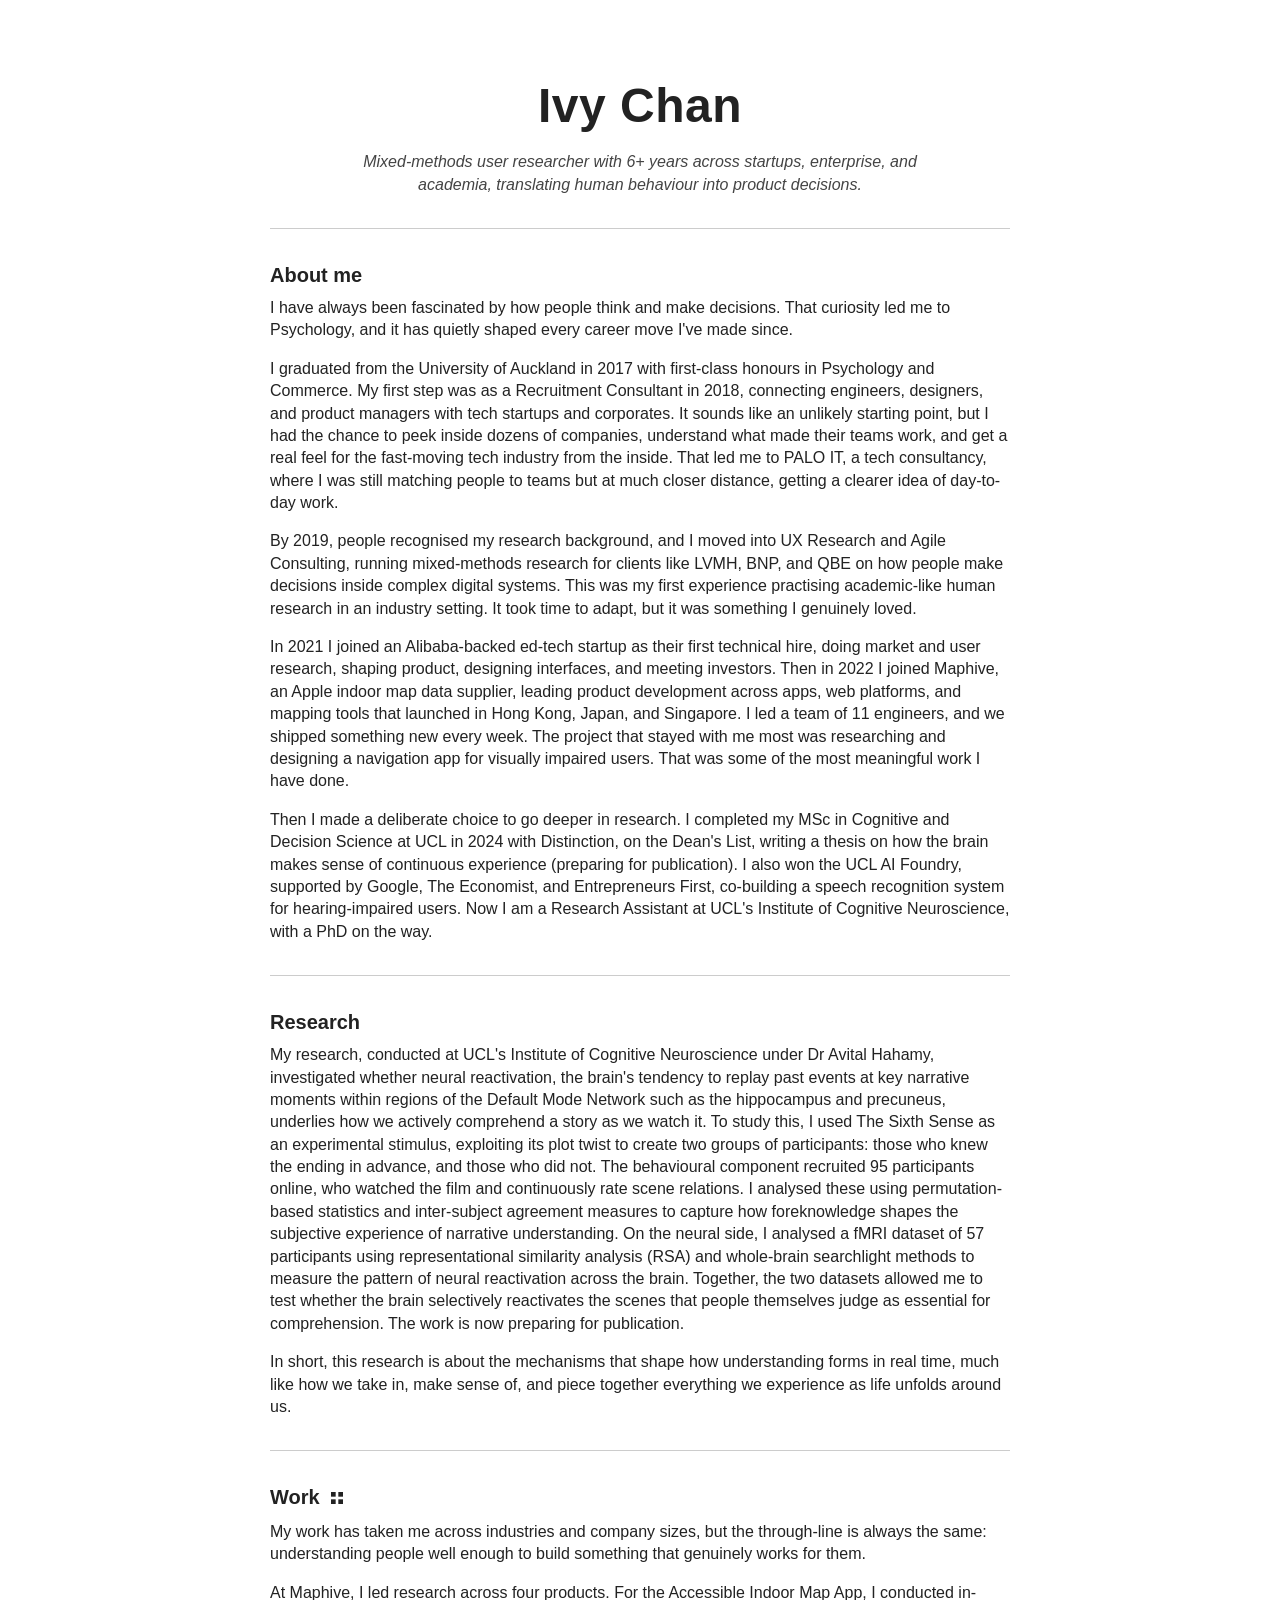
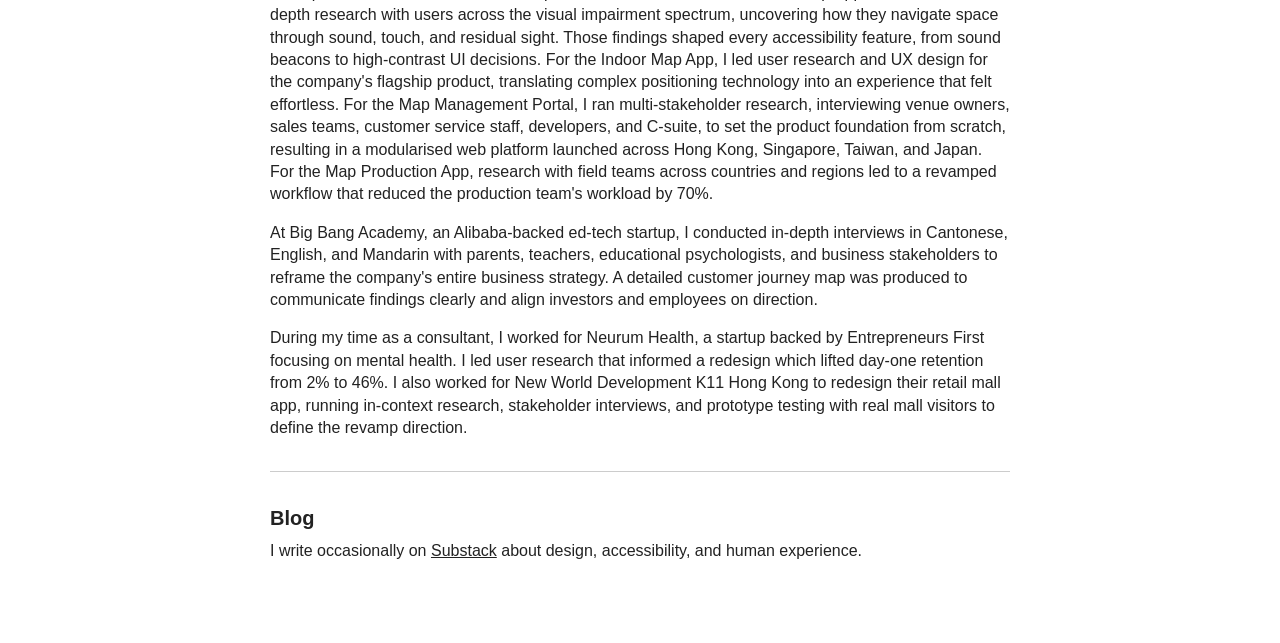
==== draft.html @ 4efa0e66 "Update gallery: remove excluded images, add wide collage layout, swap to icon button Co-Authored-By:" ====
<!DOCTYPE html>
<html lang="en">
  <head>
    <meta charset="UTF-8" />
    <meta name="viewport" content="width=device-width, initial-scale=1.0" />
    <title>Ivy Chan</title>
    <style>
      body {
        background: #fff;
        color: #222;
        font: 1rem/1.4 -apple-system, BlinkMacSystemFont, "Segoe UI", Arial, sans-serif;
        margin: 0;
      }

      .container {
        max-width: 740px;
        margin: 0 auto;
        padding: 2rem 1.5rem 4rem;
      }

      h1 {
        text-align: center;
        font-size: 3rem;
        font-weight: bold;
        margin: 2.5rem 0 0.75rem;
        letter-spacing: 0.01em;
      }

      .tagline {
        text-align: center;
        font-style: italic;
        margin: 0 auto 1.5rem;
        max-width: 580px;
        color: #444;
        font-size: 1rem;
      }

      hr {
        border: none;
        border-top: 1px solid #ccc;
        margin: 2rem 0;
      }

      h2 {
        font-size: 1.25rem;
        font-weight: bold;
        margin: 1.75rem 0 0.5rem;
      }

      h3 {
        font-size: 1rem;
        font-weight: bold;
        margin: 1.25rem 0 0.25rem;
      }

      p {
        margin: 0 0 1rem;
      }

      a {
        color: #222;
        text-decoration: underline;
      }

      a:hover {
        color: #555;
      }
    </style>
  </head>
  <body>
    <div class="container">

      <!-- Header -->
      <h1>Ivy Chan</h1>
      <p class="tagline">
        Mixed-methods user researcher with 6+ years across startups,
        enterprise, and academia, translating human behaviour into
        product decisions.
      </p>

      <hr />

      <!-- About me -->
      <h2>About me</h2>

      <p>
        I have always been fascinated by how people think and make decisions.
        That curiosity led me to Psychology, and it has quietly shaped every
        career move I've made since.
      </p>

      <p>
        I graduated from the University of Auckland in 2017 with first-class
        honours in Psychology and Commerce. My first step was as a Recruitment
        Consultant in 2018, connecting engineers, designers, and product
        managers with tech startups and corporates. It sounds like an unlikely
        starting point, but I had the chance to peek inside dozens of
        companies, understand what made their teams work, and get a real feel
        for the fast-moving tech industry from the inside. That led me to
        PALO IT, a tech consultancy, where I was still matching people to
        teams but at much closer distance, getting a clearer idea of
        day-to-day work.
      </p>

      <p>
        By 2019, people recognised my research background, and I moved into
        UX Research and Agile Consulting, running mixed-methods research for
        clients like LVMH, BNP, and QBE on how people make decisions inside
        complex digital systems. This was my first experience practising
        academic-like human research in an industry setting. It took time to
        adapt, but it was something I genuinely loved.
      </p>

      <p>
        In 2021 I joined an Alibaba-backed ed-tech startup as their first
        technical hire, doing market and user research, shaping product,
        designing interfaces, and meeting investors. Then in 2022 I joined
        Maphive, an Apple indoor map data supplier, leading product
        development across apps, web platforms, and mapping tools that
        launched in Hong Kong, Japan, and Singapore. I led a team of 11
        engineers, and we shipped something new every week. The project that
        stayed with me most was researching and designing a navigation app for
        visually impaired users. That was some of the most meaningful work I
        have done.
      </p>

      <p>
        Then I made a deliberate choice to go deeper in research. I completed
        my MSc in Cognitive and Decision Science at UCL in 2024 with
        Distinction, on the Dean's List, writing a thesis on how the brain
        makes sense of continuous experience (preparing for publication).
        I also won the UCL AI Foundry, supported by Google, The Economist,
        and Entrepreneurs First, co-building a speech recognition system for
        hearing-impaired users. Now I am a Research Assistant at UCL's
        Institute of Cognitive Neuroscience, with a PhD on the way.
      </p>

      <hr />

      <!-- Research -->
      <h2>Research</h2>
      <p>
        My research, conducted at UCL's Institute of Cognitive Neuroscience
        under Dr Avital Hahamy, investigated whether neural reactivation,
        the brain's tendency to replay past events at key narrative moments
        within regions of the Default Mode Network such as the hippocampus
        and precuneus, underlies how we actively comprehend a story as we
        watch it. To study
        this, I used The Sixth Sense as an experimental stimulus, exploiting
        its plot twist to create two groups of participants: those who knew the
        ending in advance, and those who did not. The behavioural component
        recruited 95 participants online, who watched the film and continuously
        rate scene relations. I analysed these using permutation-based
        statistics and inter-subject agreement measures to capture how
        foreknowledge shapes the subjective experience of narrative
        understanding. On the neural side, I analysed a fMRI dataset of 57
        participants using representational similarity analysis (RSA) and
        whole-brain searchlight methods to measure the pattern of neural
        reactivation across the brain. Together, the two datasets allowed me
        to test whether the brain selectively reactivates the scenes that
        people themselves judge as essential for comprehension. The work is
        now preparing for publication.
      </p>

      <p>
        In short, this research is about the mechanisms that shape how
        understanding forms in real time, much like how we take in, make
        sense of, and piece together everything we experience as life unfolds
        around us.
      </p>

      <hr />

      <!-- Work / Case Studies -->
      <h2>Work <a href="gallery.html" title="Gallery" style="display: inline-block; vertical-align: middle; margin-left: 0.25rem; color: #222; text-decoration: none;"><svg width="16" height="16" viewBox="0 0 24 24" fill="currentColor" xmlns="http://www.w3.org/2000/svg"><rect x="3" y="3" width="7" height="7"/><rect x="14" y="3" width="7" height="7"/><rect x="3" y="14" width="7" height="7"/><rect x="14" y="14" width="7" height="7"/></svg></a></h2>
      <p>
        My work has taken me across industries and company sizes, but the
        through-line is always the same: understanding people well enough to
        build something that genuinely works for them.
      </p>

      <p>
        At Maphive, I led research across four products. For the Accessible
        Indoor Map App, I conducted in-depth research with users across the
        visual impairment spectrum, uncovering how they navigate space through
        sound, touch, and residual sight. Those findings shaped every
        accessibility feature, from sound beacons to high-contrast UI
        decisions. For the Indoor Map App, I led user research and UX design
        for the company's flagship product, translating complex positioning
        technology into an experience that felt effortless. For the Map
        Management Portal, I ran multi-stakeholder research, interviewing
        venue owners, sales teams, customer service staff, developers, and
        C-suite, to set the product foundation from scratch, resulting in a
        modularised web platform launched across Hong Kong, Singapore, Taiwan,
        and Japan. For the Map Production App, research with field teams
        across countries and regions led to a revamped workflow that reduced
        the production team's workload by 70%.
      </p>

      <p>
        At Big Bang Academy, an Alibaba-backed ed-tech startup, I conducted
        in-depth interviews in Cantonese, English, and Mandarin with parents,
        teachers, educational psychologists, and business stakeholders to
        reframe the company's entire business strategy. A detailed customer
        journey map was produced to communicate findings clearly and align
        investors and employees on direction.
      </p>

      <p>
        During my time as a consultant, I worked for Neurum Health, a startup
        backed by Entrepreneurs First focusing on mental health. I led user
        research that informed a redesign which lifted day-one retention from
        2% to 46%. I also worked for New World Development K11 Hong Kong to
        redesign their retail mall app, running in-context research,
        stakeholder interviews, and prototype testing with real mall visitors
        to define the revamp direction.
      </p>

      <hr />

      <!-- Blog -->
      <h2>Blog</h2>
      <p>
        I write occasionally on <a href="https://ivychan.substack.com" target="_blank">Substack</a>
        about design, accessibility, and human experience.
      </p>

    </div>
  </body>
</html>
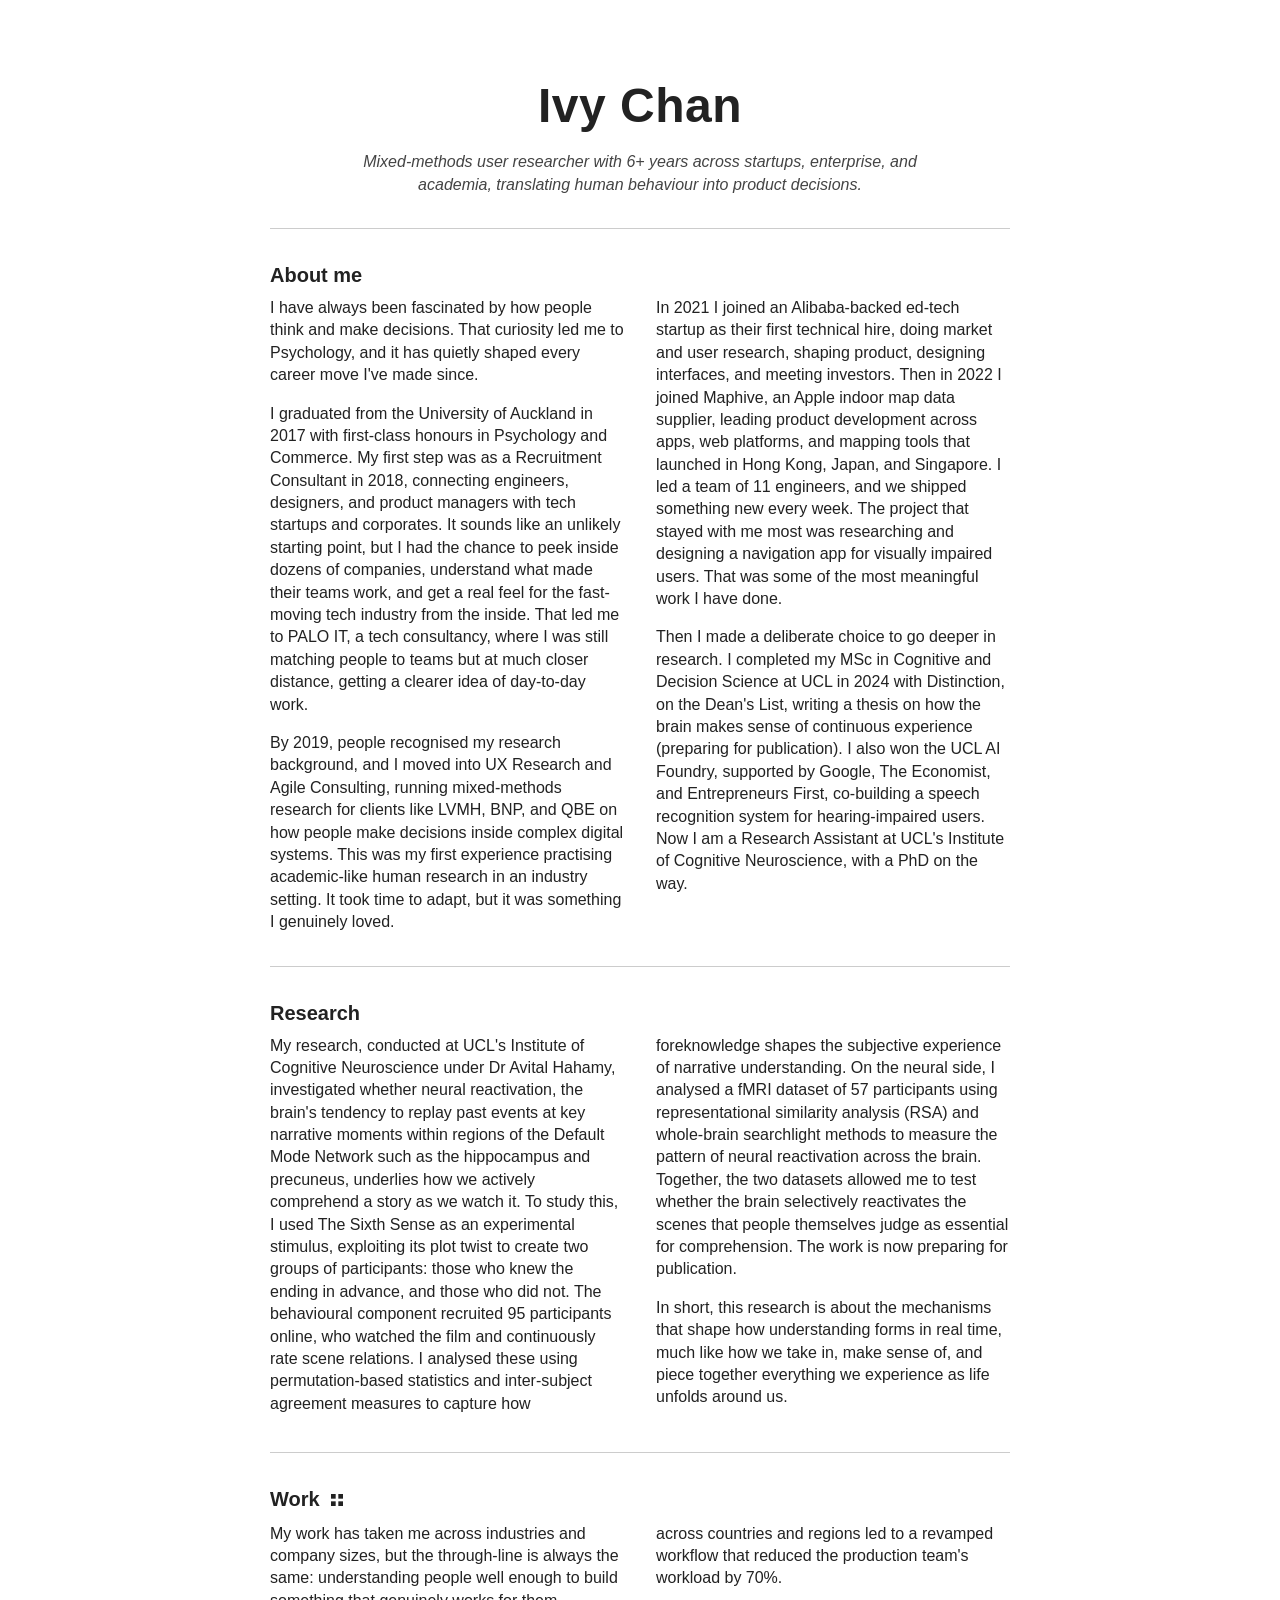
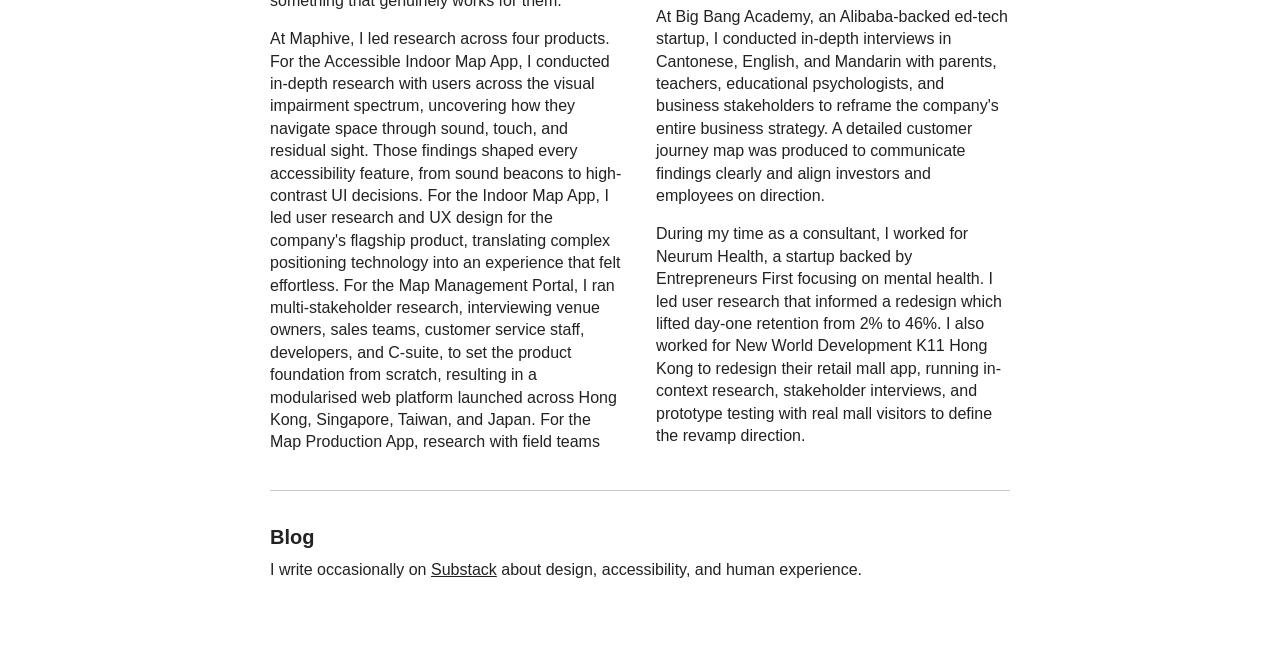
==== commit e9f163a7: "Add two-column newspaper layout to About me, Research, and Work sections Co-Authored-By: Claude Sonn" ====
--- a/draft.html
+++ b/draft.html
@@ -41,6 +41,11 @@
         margin: 2rem 0;
       }
 
+      .two-col {
+        columns: 2;
+        column-gap: 2rem;
+      }
+
       h2 {
         font-size: 1.25rem;
         font-weight: bold;
@@ -82,7 +87,7 @@
 
       <!-- About me -->
       <h2>About me</h2>
-
+      <div class="two-col">
       <p>
         I have always been fascinated by how people think and make decisions.
         That curiosity led me to Psychology, and it has quietly shaped every
@@ -134,11 +139,13 @@
         hearing-impaired users. Now I am a Research Assistant at UCL's
         Institute of Cognitive Neuroscience, with a PhD on the way.
       </p>
+      </div>
 
       <hr />
 
       <!-- Research -->
       <h2>Research</h2>
+      <div class="two-col">
       <p>
         My research, conducted at UCL's Institute of Cognitive Neuroscience
         under Dr Avital Hahamy, investigated whether neural reactivation,
@@ -168,11 +175,13 @@
         sense of, and piece together everything we experience as life unfolds
         around us.
       </p>
+      </div>
 
       <hr />
 
       <!-- Work / Case Studies -->
       <h2>Work <a href="gallery.html" title="Gallery" style="display: inline-block; vertical-align: middle; margin-left: 0.25rem; color: #222; text-decoration: none;"><svg width="16" height="16" viewBox="0 0 24 24" fill="currentColor" xmlns="http://www.w3.org/2000/svg"><rect x="3" y="3" width="7" height="7"/><rect x="14" y="3" width="7" height="7"/><rect x="3" y="14" width="7" height="7"/><rect x="14" y="14" width="7" height="7"/></svg></a></h2>
+      <div class="two-col">
       <p>
         My work has taken me across industries and company sizes, but the
         through-line is always the same: understanding people well enough to
@@ -215,6 +224,7 @@
         stakeholder interviews, and prototype testing with real mall visitors
         to define the revamp direction.
       </p>
+      </div>
 
       <hr />
 
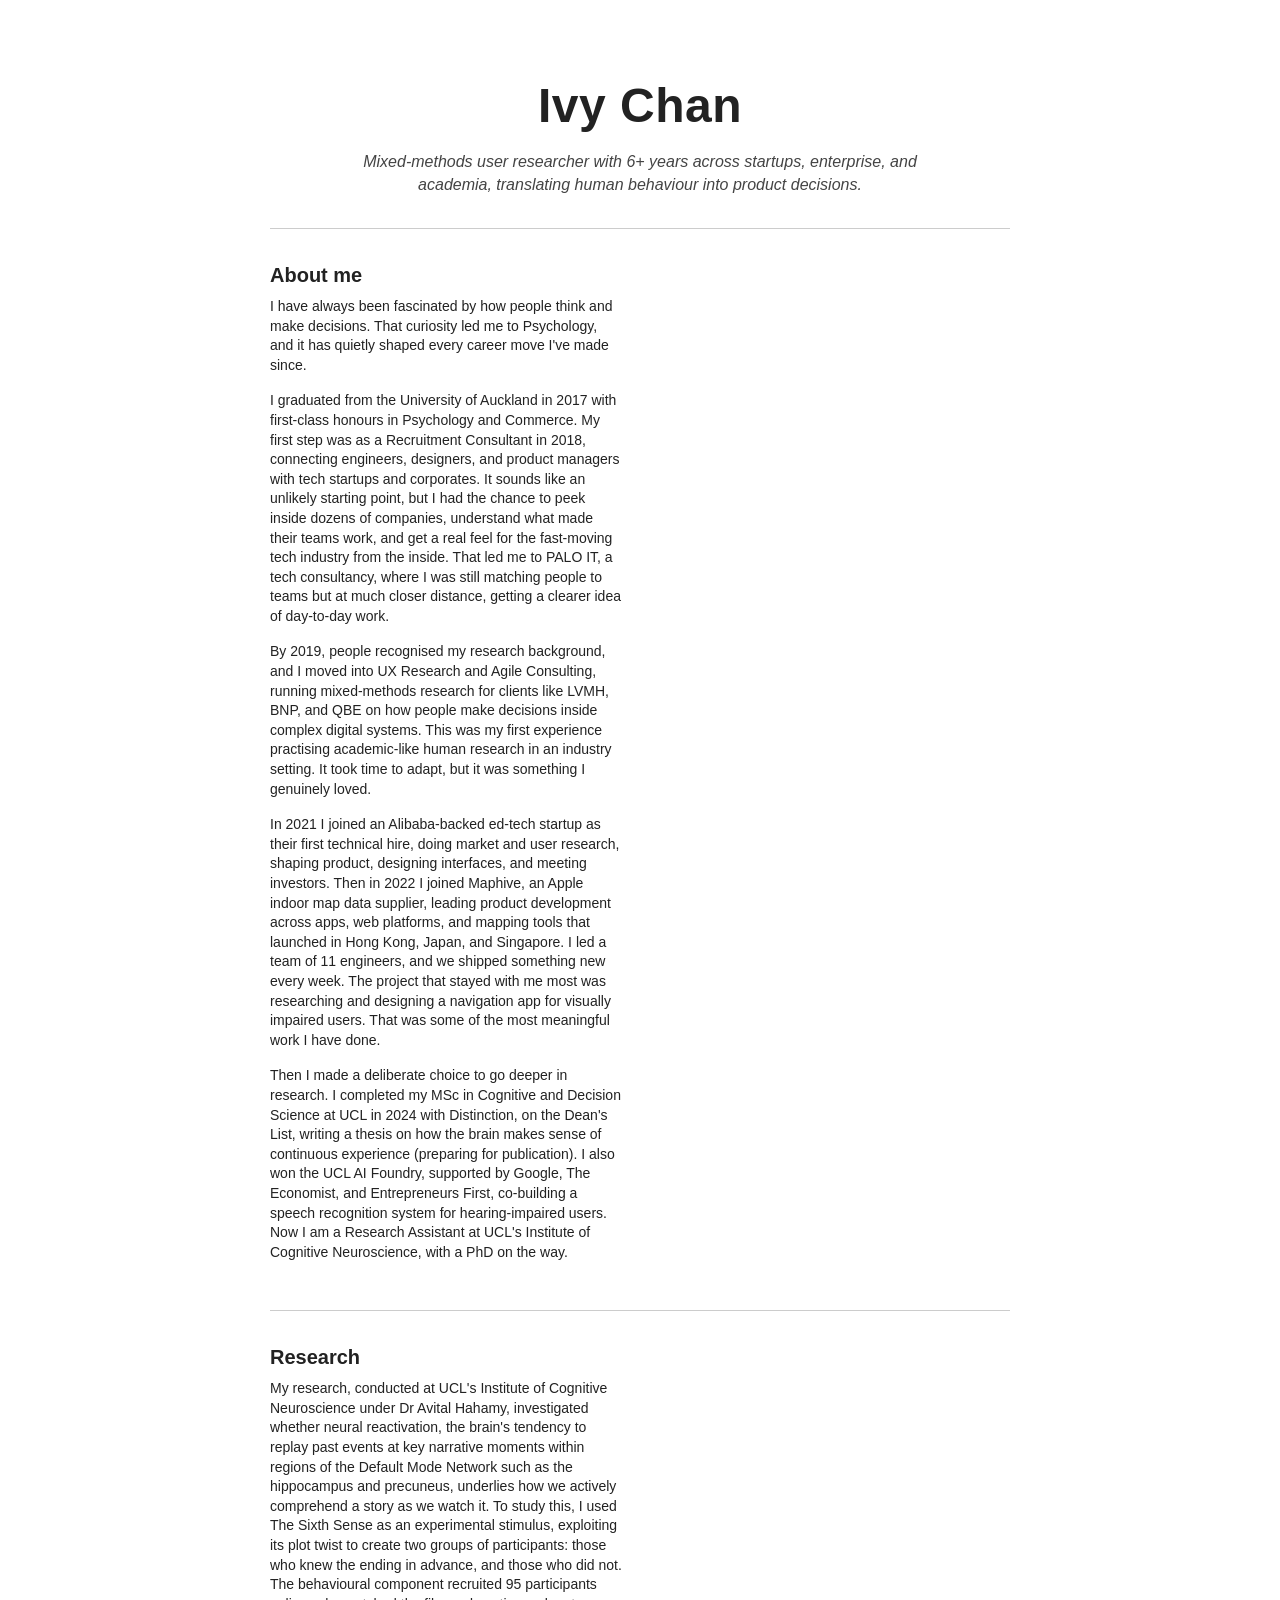
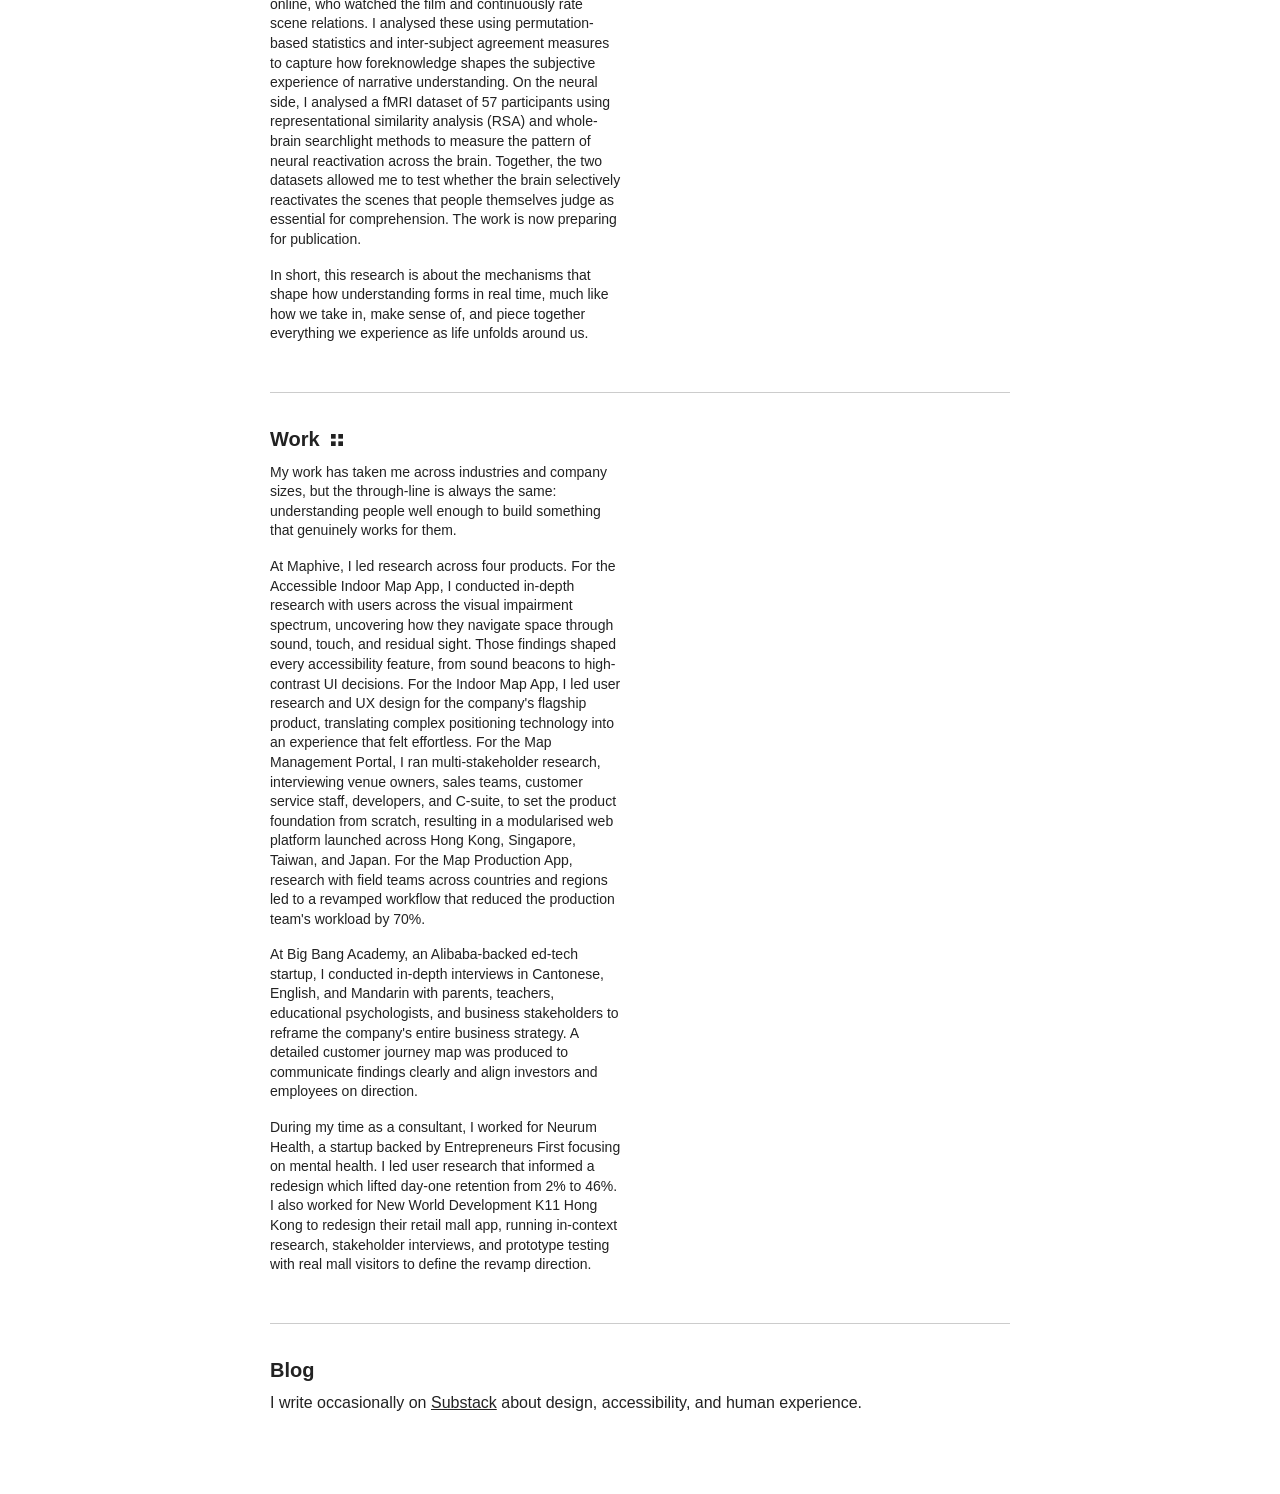
==== commit 349e2b00: "Align two-col content to top, reduce paragraph font size to 0.875rem Co-Authored-By: Claude Sonnet 4" ====
--- a/draft.html
+++ b/draft.html
@@ -44,6 +44,12 @@
       .two-col {
         columns: 2;
         column-gap: 2rem;
+        column-fill: auto;
+      }
+
+      .two-col p {
+        font-size: 0.875rem;
+        margin-top: 0;
       }
 
       h2 {
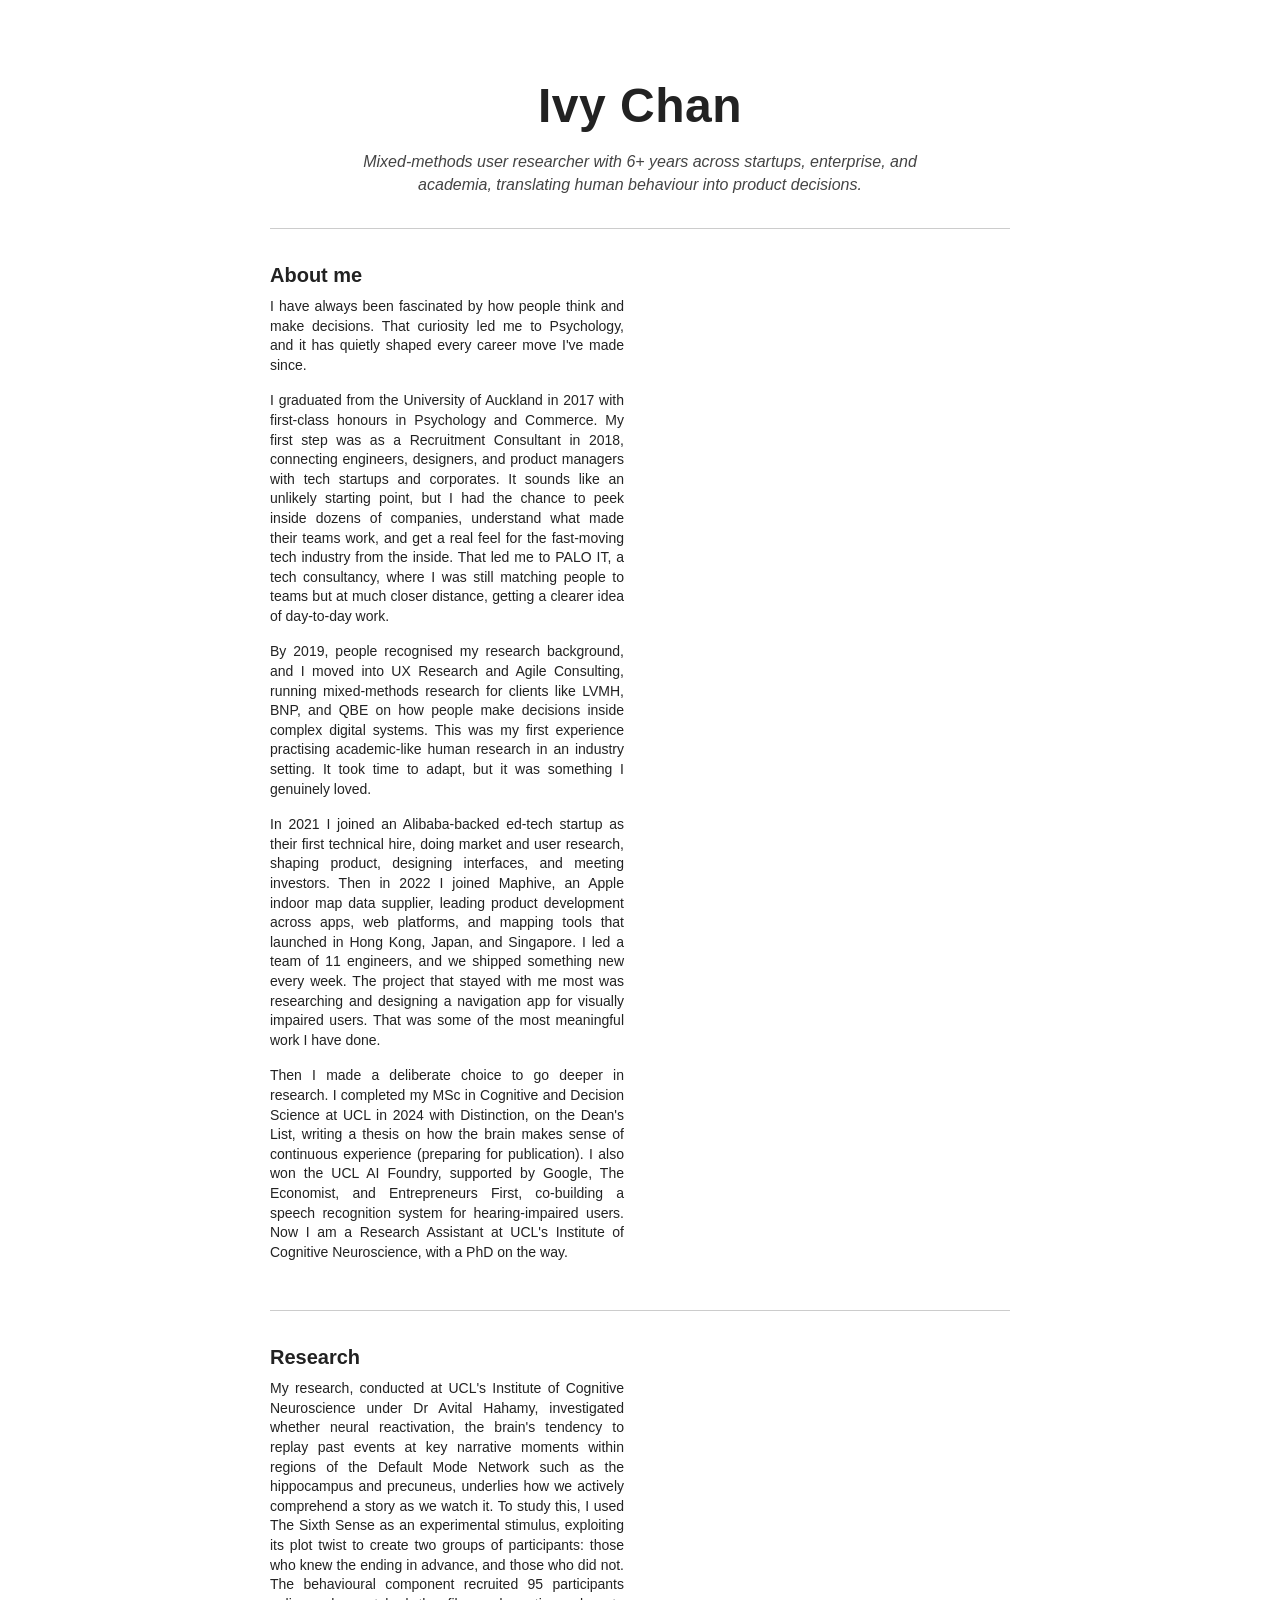
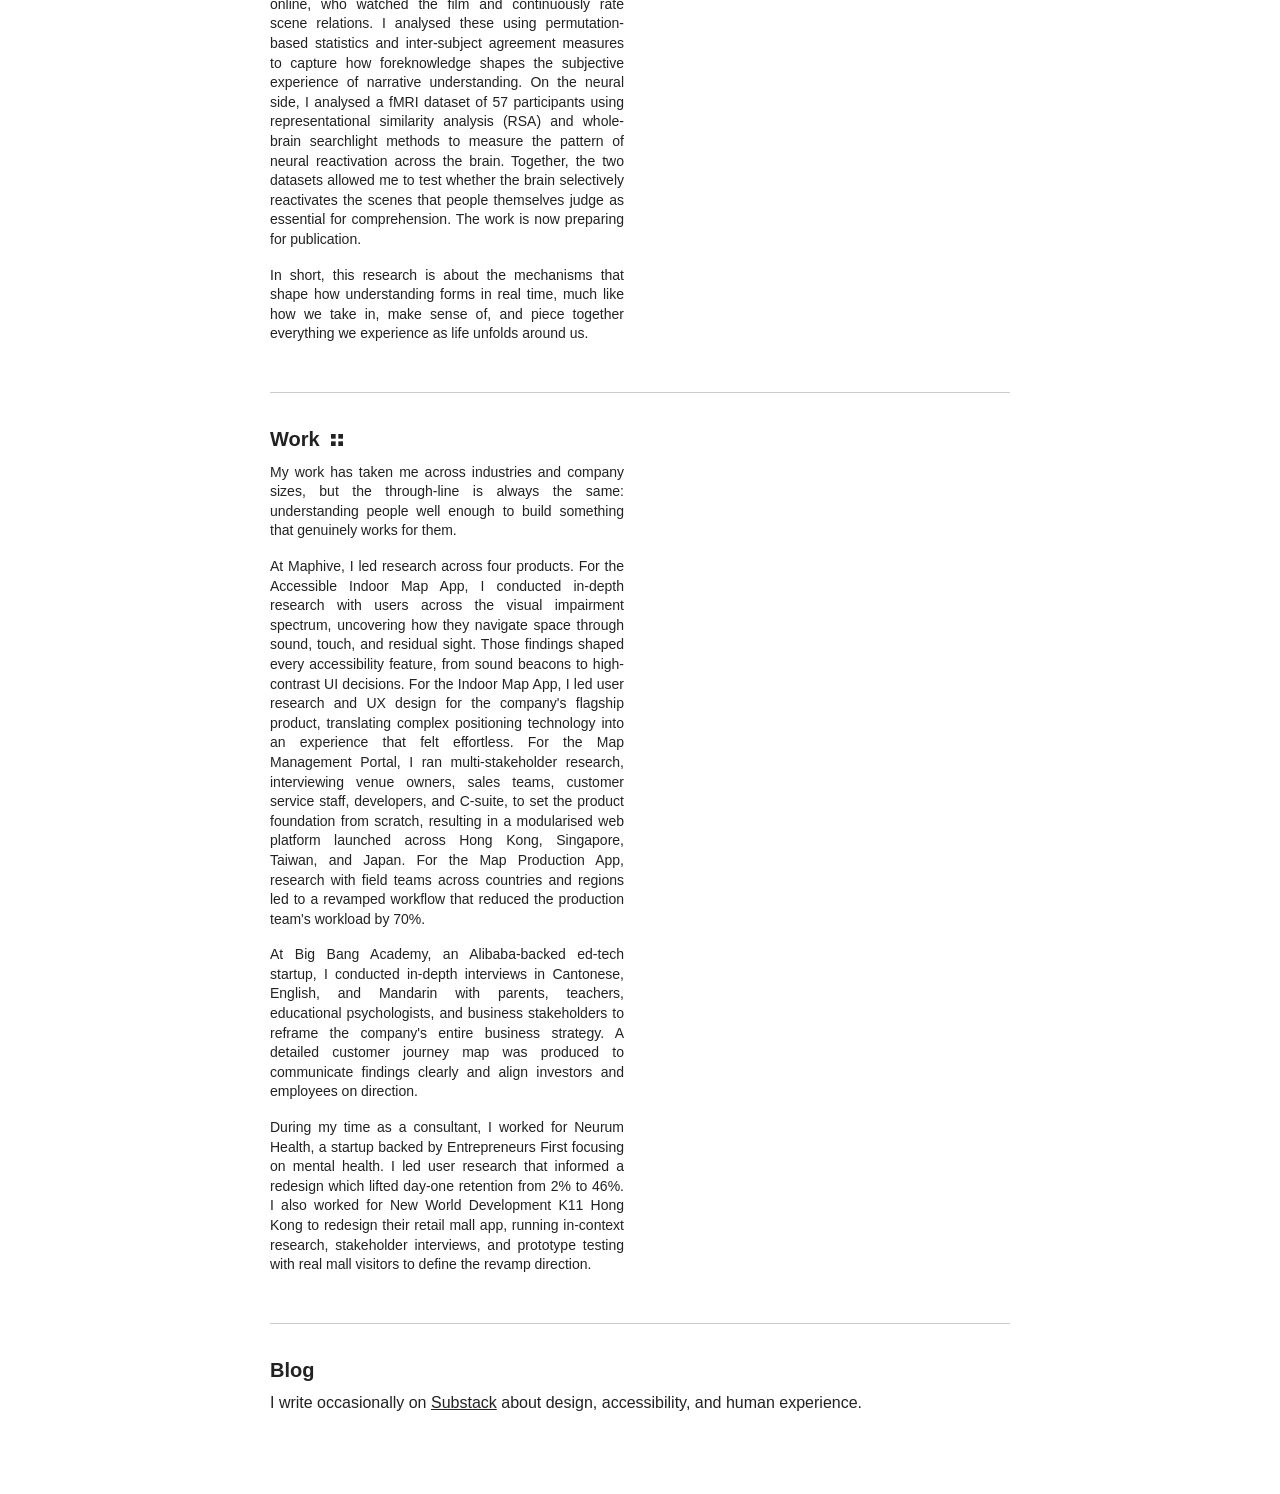
==== commit bcae903a: "Justify two-col text, remove space before In 2021 paragraph Co-Authored-By: Claude Sonnet 4.6 <norep" ====
--- a/draft.html
+++ b/draft.html
@@ -50,6 +50,7 @@
       .two-col p {
         font-size: 0.875rem;
         margin-top: 0;
+        text-align: justify;
       }
 
       h2 {
@@ -121,7 +122,6 @@
         academic-like human research in an industry setting. It took time to
         adapt, but it was something I genuinely loved.
       </p>
-
       <p>
         In 2021 I joined an Alibaba-backed ed-tech startup as their first
         technical hire, doing market and user research, shaping product,
@@ -134,7 +134,6 @@
         visually impaired users. That was some of the most meaningful work I
         have done.
       </p>
-
       <p>
         Then I made a deliberate choice to go deeper in research. I completed
         my MSc in Cognitive and Decision Science at UCL in 2024 with
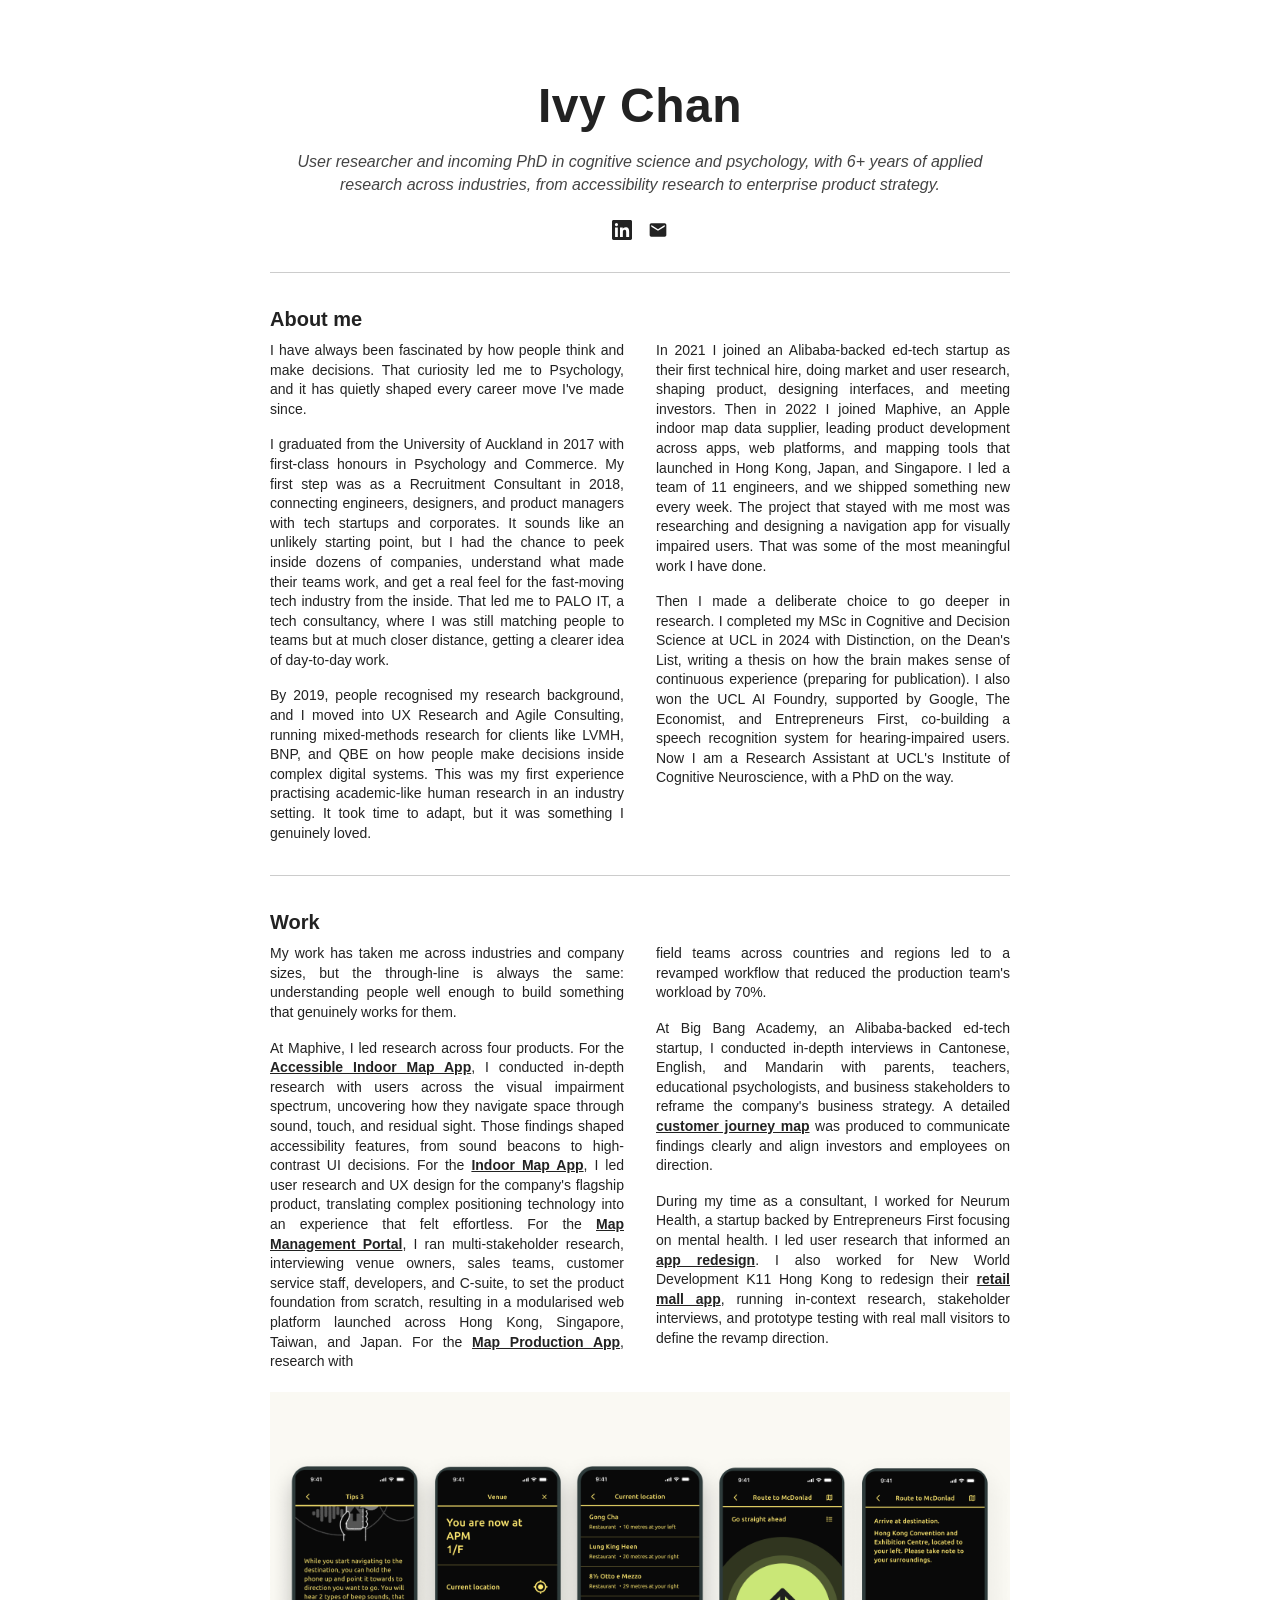
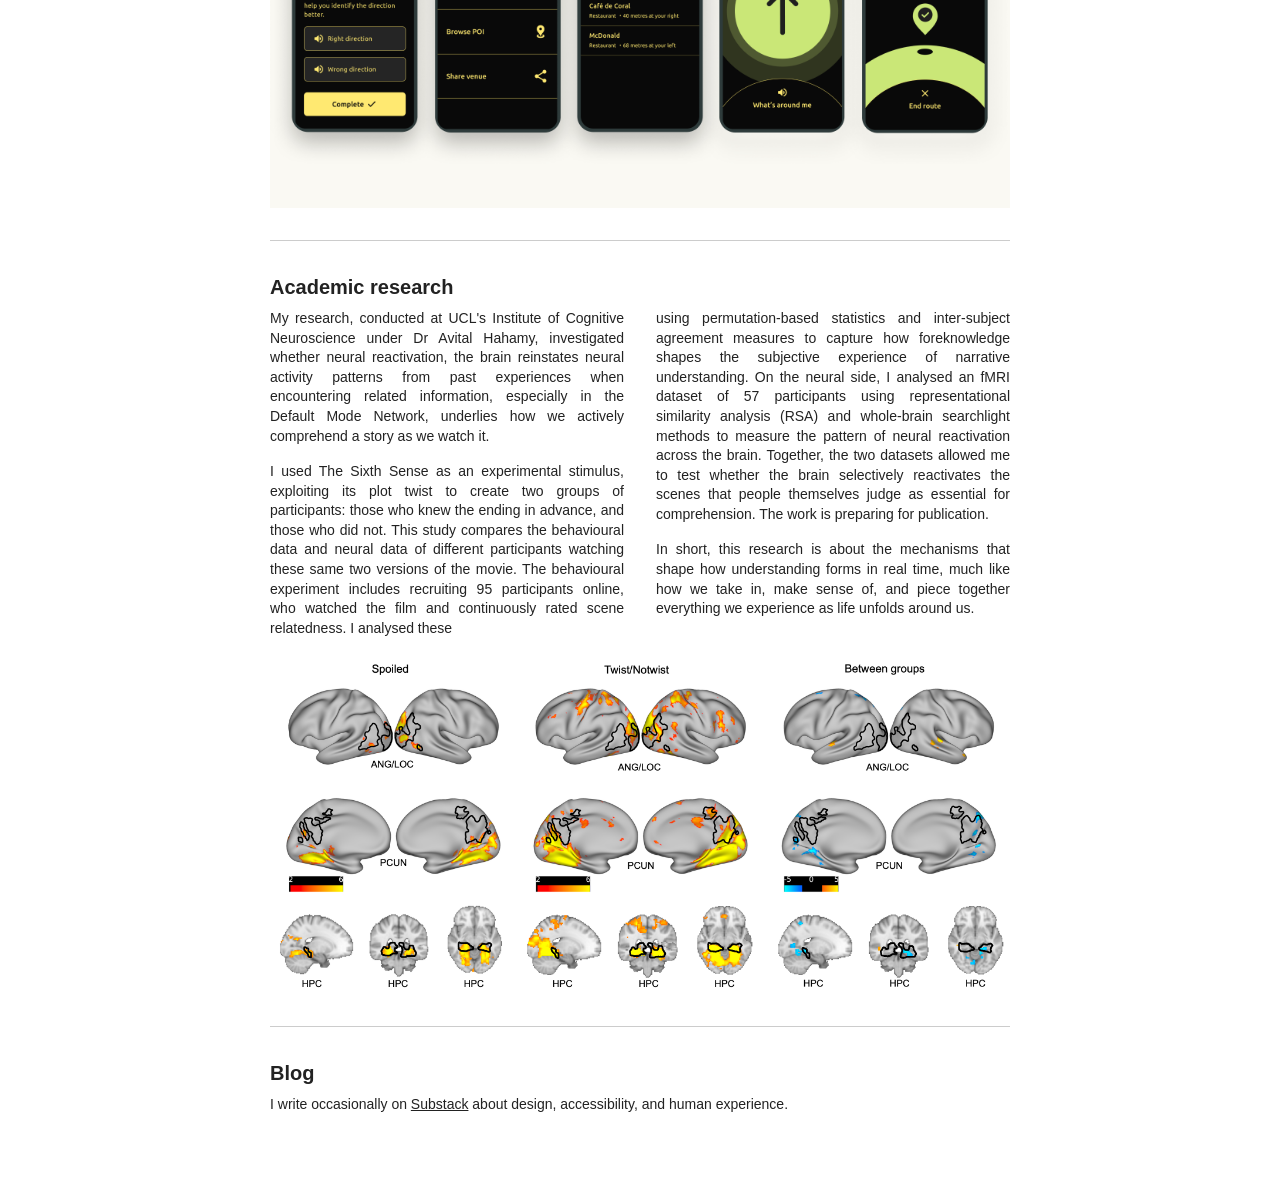
==== commit 9c25f60f: "Launch redesign: editorial layout with 7 case study pages - Replaces index.html with new minimal edi" ====
--- a/draft.html
+++ b/draft.html
@@ -30,7 +30,6 @@
         text-align: center;
         font-style: italic;
         margin: 0 auto 1.5rem;
-        max-width: 580px;
         color: #444;
         font-size: 1rem;
       }
@@ -42,15 +41,23 @@
       }
 
       .two-col {
-        columns: 2;
-        column-gap: 2rem;
-        column-fill: auto;
+        display: flex;
+        gap: 2rem;
+        align-items: flex-start;
+      }
+
+      .two-col .col {
+        flex: 1;
       }
 
       .two-col p {
         font-size: 0.875rem;
-        margin-top: 0;
+        margin: 0 0 1rem;
         text-align: justify;
+      }
+
+      .two-col .col p:last-child {
+        margin-bottom: 0;
       }
 
       h2 {
@@ -76,6 +83,10 @@
 
       a:hover {
         color: #555;
+      }
+
+      .two-col a {
+        font-weight: bold;
       }
     </style>
   </head>
@@ -85,157 +96,180 @@
       <!-- Header -->
       <h1>Ivy Chan</h1>
       <p class="tagline">
-        Mixed-methods user researcher with 6+ years across startups,
-        enterprise, and academia, translating human behaviour into
-        product decisions.
+        User researcher and incoming PhD in cognitive science and psychology,
+        with 6+ years of applied research across industries, from accessibility
+        research to enterprise product strategy.
       </p>
+
+      <div style="text-align: center; margin: 0 0 1.5rem; display: flex; justify-content: center; gap: 1rem;">
+        <a href="https://www.linkedin.com/in/--ivychan/" target="_blank" title="LinkedIn" style="color: #222; text-decoration: none; display: inline-flex; align-items: center;">
+          <svg width="20" height="20" viewBox="0 0 24 24" fill="currentColor" xmlns="http://www.w3.org/2000/svg"><path d="M20.447 20.452H17.01v-5.569c0-1.328-.027-3.037-1.852-3.037-1.853 0-2.136 1.445-2.136 2.939v5.667H9.584V9h3.298v1.561h.046c.477-.9 1.637-1.85 3.37-1.85 3.601 0 4.267 2.37 4.267 5.455v6.286zM5.337 7.433a1.914 1.914 0 1 1 0-3.828 1.914 1.914 0 0 1 0 3.828zm1.65 13.019H3.685V9h3.302v11.452zM22.225 0H1.771C.792 0 0 .774 0 1.729v20.542C0 23.227.792 24 1.771 24h20.451C23.2 24 24 23.227 24 22.271V1.729C24 .774 23.2 0 22.222 0h.003z"/></svg>
+        </a>
+        <a href="mailto:ivyckyuk@gmail.com" title="Email" style="color: #222; text-decoration: none; display: inline-flex; align-items: center;">
+          <svg width="20" height="20" viewBox="0 0 24 24" fill="currentColor" xmlns="http://www.w3.org/2000/svg"><path d="M20 4H4c-1.1 0-2 .9-2 2v12c0 1.1.9 2 2 2h16c1.1 0 2-.9 2-2V6c0-1.1-.9-2-2-2zm0 4-8 5-8-5V6l8 5 8-5v2z"/></svg>
+        </a>
+      </div>
 
       <hr />
 
       <!-- About me -->
       <h2>About me</h2>
       <div class="two-col">
-      <p>
-        I have always been fascinated by how people think and make decisions.
-        That curiosity led me to Psychology, and it has quietly shaped every
-        career move I've made since.
-      </p>
-
-      <p>
-        I graduated from the University of Auckland in 2017 with first-class
-        honours in Psychology and Commerce. My first step was as a Recruitment
-        Consultant in 2018, connecting engineers, designers, and product
-        managers with tech startups and corporates. It sounds like an unlikely
-        starting point, but I had the chance to peek inside dozens of
-        companies, understand what made their teams work, and get a real feel
-        for the fast-moving tech industry from the inside. That led me to
-        PALO IT, a tech consultancy, where I was still matching people to
-        teams but at much closer distance, getting a clearer idea of
-        day-to-day work.
-      </p>
-
-      <p>
-        By 2019, people recognised my research background, and I moved into
-        UX Research and Agile Consulting, running mixed-methods research for
-        clients like LVMH, BNP, and QBE on how people make decisions inside
-        complex digital systems. This was my first experience practising
-        academic-like human research in an industry setting. It took time to
-        adapt, but it was something I genuinely loved.
-      </p>
-      <p>
-        In 2021 I joined an Alibaba-backed ed-tech startup as their first
-        technical hire, doing market and user research, shaping product,
-        designing interfaces, and meeting investors. Then in 2022 I joined
-        Maphive, an Apple indoor map data supplier, leading product
-        development across apps, web platforms, and mapping tools that
-        launched in Hong Kong, Japan, and Singapore. I led a team of 11
-        engineers, and we shipped something new every week. The project that
-        stayed with me most was researching and designing a navigation app for
-        visually impaired users. That was some of the most meaningful work I
-        have done.
-      </p>
-      <p>
-        Then I made a deliberate choice to go deeper in research. I completed
-        my MSc in Cognitive and Decision Science at UCL in 2024 with
-        Distinction, on the Dean's List, writing a thesis on how the brain
-        makes sense of continuous experience (preparing for publication).
-        I also won the UCL AI Foundry, supported by Google, The Economist,
-        and Entrepreneurs First, co-building a speech recognition system for
-        hearing-impaired users. Now I am a Research Assistant at UCL's
-        Institute of Cognitive Neuroscience, with a PhD on the way.
-      </p>
-      </div>
+        <div class="col">
+          <p>
+            I have always been fascinated by how people think and make decisions.
+            That curiosity led me to Psychology, and it has quietly shaped every
+            career move I've made since.
+          </p>
+          <p>
+            I graduated from the University of Auckland in 2017 with first-class
+            honours in Psychology and Commerce. My first step was as a Recruitment
+            Consultant in 2018, connecting engineers, designers, and product
+            managers with tech startups and corporates. It sounds like an unlikely
+            starting point, but I had the chance to peek inside dozens of
+            companies, understand what made their teams work, and get a real feel
+            for the fast-moving tech industry from the inside. That led me to
+            PALO IT, a tech consultancy, where I was still matching people to
+            teams but at much closer distance, getting a clearer idea of
+            day-to-day work.
+          </p>
+          <p>
+            By 2019, people recognised my research background, and I moved into
+            UX Research and Agile Consulting, running mixed-methods research for
+            clients like LVMH, BNP, and QBE on how people make decisions inside
+            complex digital systems. This was my first experience practising
+            academic-like human research in an industry setting. It took time to
+            adapt, but it was something I genuinely loved.
+          </p>
+        </div>
+        <div class="col">
+          <p>
+            In 2021 I joined an Alibaba-backed ed-tech startup as their first
+            technical hire, doing market and user research, shaping product,
+            designing interfaces, and meeting investors. Then in 2022 I joined
+            Maphive, an Apple indoor map data supplier, leading product
+            development across apps, web platforms, and mapping tools that
+            launched in Hong Kong, Japan, and Singapore. I led a team of 11
+            engineers, and we shipped something new every week. The project that
+            stayed with me most was researching and designing a navigation app for
+            visually impaired users. That was some of the most meaningful work I
+            have done.
+          </p>
+          <p>
+            Then I made a deliberate choice to go deeper in research. I completed
+            my MSc in Cognitive and Decision Science at UCL in 2024 with
+            Distinction, on the Dean's List, writing a thesis on how the brain
+            makes sense of continuous experience (preparing for publication).
+            I also won the UCL AI Foundry, supported by Google, The Economist,
+            and Entrepreneurs First, co-building a speech recognition system for
+            hearing-impaired users. Now I am a Research Assistant at UCL's
+            Institute of Cognitive Neuroscience, with a PhD on the way.
+          </p>
+        </div>
+      </div>
+
+      <hr />
+
+      <!-- Work / Case Studies -->
+      <h2>Work</h2>
+      <div class="two-col">
+        <div class="col">
+          <p>
+            My work has taken me across industries and company sizes, but the
+            through-line is always the same: understanding people well enough to
+            build something that genuinely works for them.
+          </p>
+          <p>
+            At Maphive, I led research across four products. For the <a href="accessible-indoor-map.html">Accessible
+            Indoor Map App</a>, I conducted in-depth research with users across the
+            visual impairment spectrum, uncovering how they navigate space through
+            sound, touch, and residual sight. Those findings shaped
+            accessibility features, from sound beacons to high-contrast UI
+            decisions. For the <a href="indoor-map.html">Indoor Map App</a>, I led user research and UX design
+            for the company's flagship product, translating complex positioning
+            technology into an experience that felt effortless. For the <a href="map-management.html">Map
+            Management Portal</a>, I ran multi-stakeholder research, interviewing
+            venue owners, sales teams, customer service staff, developers, and
+            C-suite, to set the product foundation from scratch, resulting in a
+            modularised web platform launched across Hong Kong, Singapore, Taiwan,
+            and Japan. For the <a href="map-production.html">Map Production App</a>, research with
+          </p>
+        </div>
+        <div class="col">
+          <p>
+            field teams across countries and regions led to a revamped workflow that
+            reduced the production team's workload by 70%.
+          </p>
+          <p>
+            At Big Bang Academy, an Alibaba-backed ed-tech startup, I conducted
+            in-depth interviews in Cantonese, English, and Mandarin with parents,
+            teachers, educational psychologists, and business stakeholders to
+            reframe the company's business strategy. A detailed <a href="customer-journey.html">customer
+            journey map</a> was produced to communicate findings clearly and align
+            investors and employees on direction.
+          </p>
+          <p>
+            During my time as a consultant, I worked for Neurum Health, a startup
+            backed by Entrepreneurs First focusing on mental health. I led user
+            research that informed an <a href="mental-health.html">app redesign</a>. I also worked for New World Development K11 Hong Kong to
+            redesign their <a href="retail-mall.html">retail mall app</a>, running in-context research,
+            stakeholder interviews, and prototype testing with real mall visitors
+            to define the revamp direction.
+          </p>
+        </div>
+      </div>
+      <img src="assets/accessible_2.png" alt="Accessible Indoor Map App" style="width: 100%; margin-top: 1.25rem; display: block;" />
 
       <hr />
 
       <!-- Research -->
-      <h2>Research</h2>
+      <h2>Academic research</h2>
       <div class="two-col">
-      <p>
-        My research, conducted at UCL's Institute of Cognitive Neuroscience
-        under Dr Avital Hahamy, investigated whether neural reactivation,
-        the brain's tendency to replay past events at key narrative moments
-        within regions of the Default Mode Network such as the hippocampus
-        and precuneus, underlies how we actively comprehend a story as we
-        watch it. To study
-        this, I used The Sixth Sense as an experimental stimulus, exploiting
-        its plot twist to create two groups of participants: those who knew the
-        ending in advance, and those who did not. The behavioural component
-        recruited 95 participants online, who watched the film and continuously
-        rate scene relations. I analysed these using permutation-based
-        statistics and inter-subject agreement measures to capture how
-        foreknowledge shapes the subjective experience of narrative
-        understanding. On the neural side, I analysed a fMRI dataset of 57
-        participants using representational similarity analysis (RSA) and
-        whole-brain searchlight methods to measure the pattern of neural
-        reactivation across the brain. Together, the two datasets allowed me
-        to test whether the brain selectively reactivates the scenes that
-        people themselves judge as essential for comprehension. The work is
-        now preparing for publication.
-      </p>
-
-      <p>
-        In short, this research is about the mechanisms that shape how
-        understanding forms in real time, much like how we take in, make
-        sense of, and piece together everything we experience as life unfolds
-        around us.
-      </p>
-      </div>
-
-      <hr />
-
-      <!-- Work / Case Studies -->
-      <h2>Work <a href="gallery.html" title="Gallery" style="display: inline-block; vertical-align: middle; margin-left: 0.25rem; color: #222; text-decoration: none;"><svg width="16" height="16" viewBox="0 0 24 24" fill="currentColor" xmlns="http://www.w3.org/2000/svg"><rect x="3" y="3" width="7" height="7"/><rect x="14" y="3" width="7" height="7"/><rect x="3" y="14" width="7" height="7"/><rect x="14" y="14" width="7" height="7"/></svg></a></h2>
-      <div class="two-col">
-      <p>
-        My work has taken me across industries and company sizes, but the
-        through-line is always the same: understanding people well enough to
-        build something that genuinely works for them.
-      </p>
-
-      <p>
-        At Maphive, I led research across four products. For the Accessible
-        Indoor Map App, I conducted in-depth research with users across the
-        visual impairment spectrum, uncovering how they navigate space through
-        sound, touch, and residual sight. Those findings shaped every
-        accessibility feature, from sound beacons to high-contrast UI
-        decisions. For the Indoor Map App, I led user research and UX design
-        for the company's flagship product, translating complex positioning
-        technology into an experience that felt effortless. For the Map
-        Management Portal, I ran multi-stakeholder research, interviewing
-        venue owners, sales teams, customer service staff, developers, and
-        C-suite, to set the product foundation from scratch, resulting in a
-        modularised web platform launched across Hong Kong, Singapore, Taiwan,
-        and Japan. For the Map Production App, research with field teams
-        across countries and regions led to a revamped workflow that reduced
-        the production team's workload by 70%.
-      </p>
-
-      <p>
-        At Big Bang Academy, an Alibaba-backed ed-tech startup, I conducted
-        in-depth interviews in Cantonese, English, and Mandarin with parents,
-        teachers, educational psychologists, and business stakeholders to
-        reframe the company's entire business strategy. A detailed customer
-        journey map was produced to communicate findings clearly and align
-        investors and employees on direction.
-      </p>
-
-      <p>
-        During my time as a consultant, I worked for Neurum Health, a startup
-        backed by Entrepreneurs First focusing on mental health. I led user
-        research that informed a redesign which lifted day-one retention from
-        2% to 46%. I also worked for New World Development K11 Hong Kong to
-        redesign their retail mall app, running in-context research,
-        stakeholder interviews, and prototype testing with real mall visitors
-        to define the revamp direction.
-      </p>
-      </div>
+        <div class="col">
+          <p>
+            My research, conducted at UCL's Institute of Cognitive Neuroscience
+            under Dr Avital Hahamy, investigated whether neural reactivation,
+            the brain reinstates neural activity patterns from past experiences
+            when encountering related information, especially in the Default Mode
+            Network, underlies how we actively comprehend a story as we watch it.
+          </p>
+          <p>
+            I used The Sixth Sense as an experimental stimulus, exploiting its
+            plot twist to create two groups of participants: those who knew the
+            ending in advance, and those who did not. This study compares the
+            behavioural data and neural data of different participants watching
+            these same two versions of the movie. The behavioural experiment
+            includes recruiting 95 participants online, who watched the film and
+            continuously rated scene relatedness. I analysed these
+          </p>
+        </div>
+        <div class="col">
+          <p>
+            using permutation-based statistics and inter-subject agreement
+            measures to capture how foreknowledge shapes the subjective experience
+            of narrative understanding. On the neural side, I analysed
+            an fMRI dataset of 57 participants using representational similarity
+            analysis (RSA) and whole-brain searchlight methods to measure the
+            pattern of neural reactivation across the brain. Together, the two
+            datasets allowed me to test whether the brain selectively reactivates
+            the scenes that people themselves judge as essential for comprehension.
+            The work is preparing for publication.
+          </p>
+          <p>
+            In short, this research is about the mechanisms that shape how
+            understanding forms in real time, much like how we take in, make
+            sense of, and piece together everything we experience as life unfolds
+            around us.
+          </p>
+        </div>
+      </div>
+      <img src="assets/reactivation.png" alt="Neural reactivation searchlight results" style="width: 100%; margin-top: 1.25rem; display: block;" />
 
       <hr />
 
       <!-- Blog -->
       <h2>Blog</h2>
-      <p>
+      <p style="font-size: 0.875rem;">
         I write occasionally on <a href="https://ivychan.substack.com" target="_blank">Substack</a>
         about design, accessibility, and human experience.
       </p>
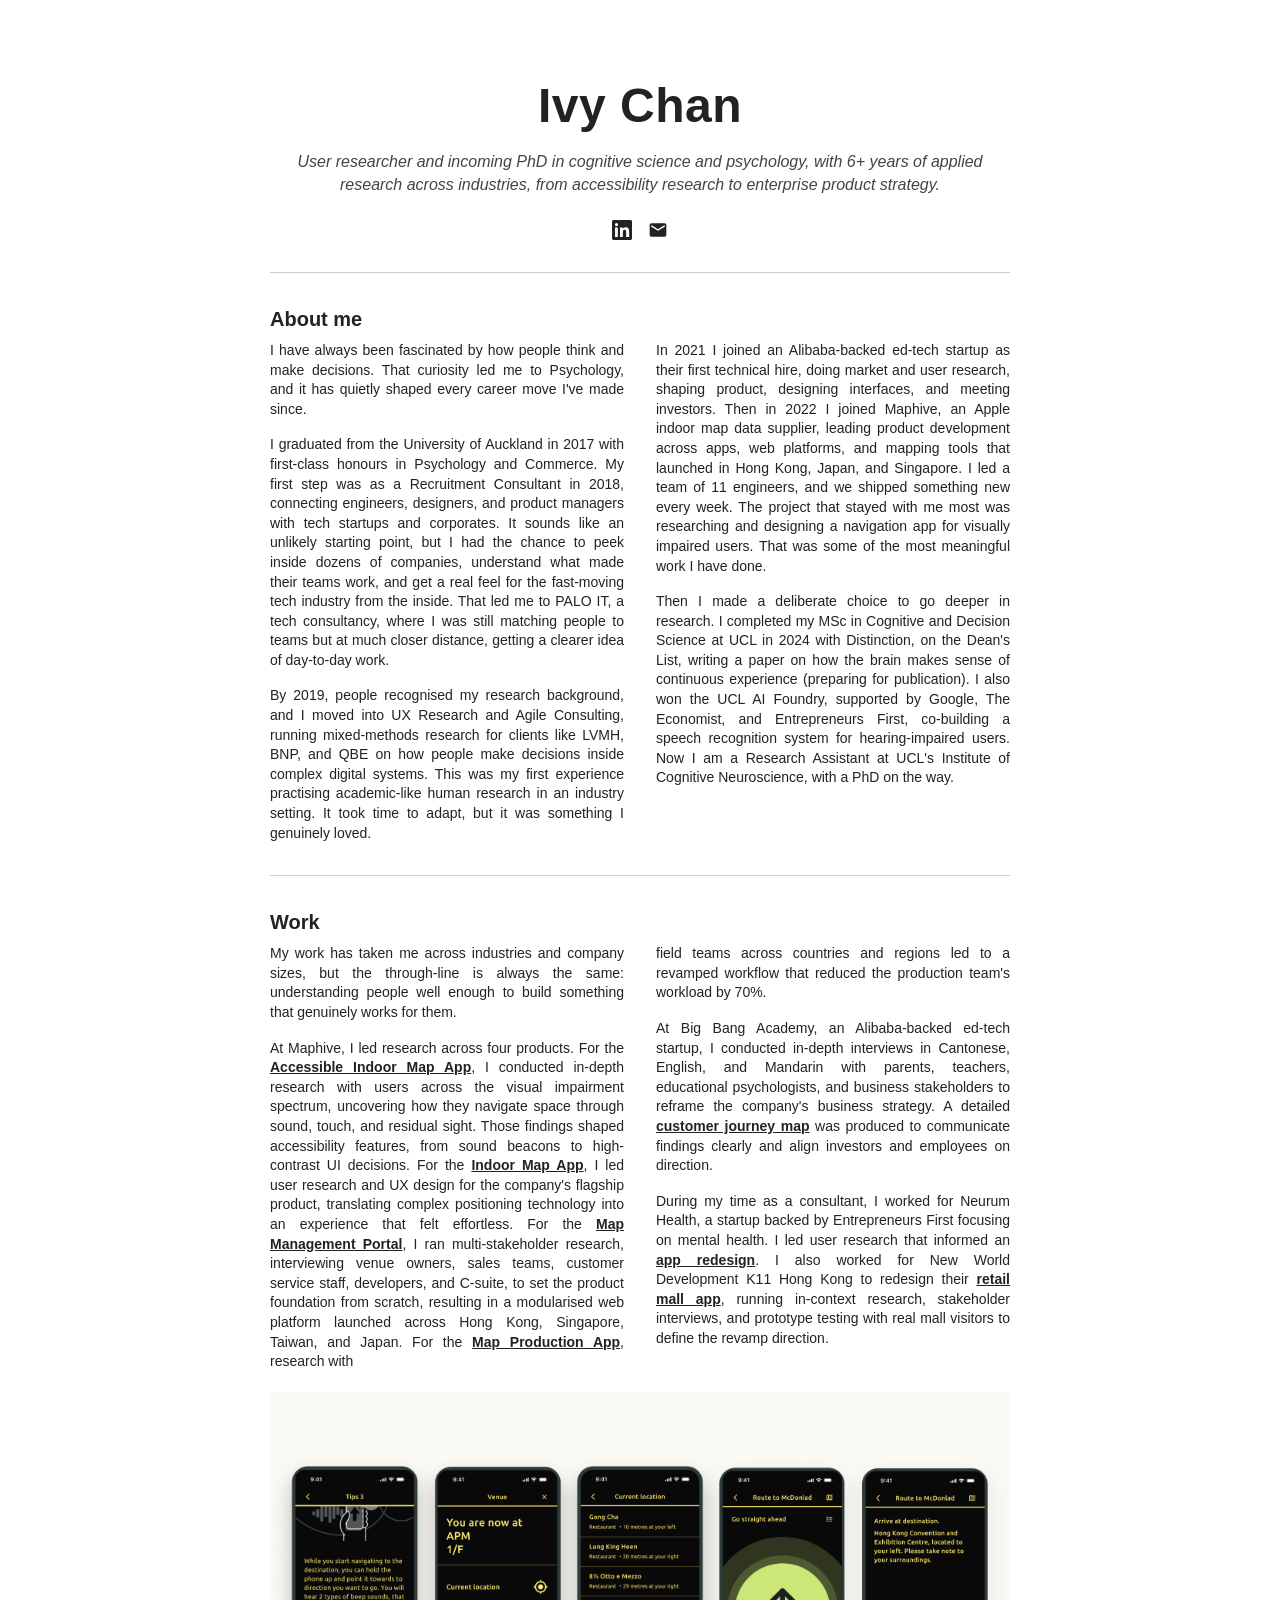
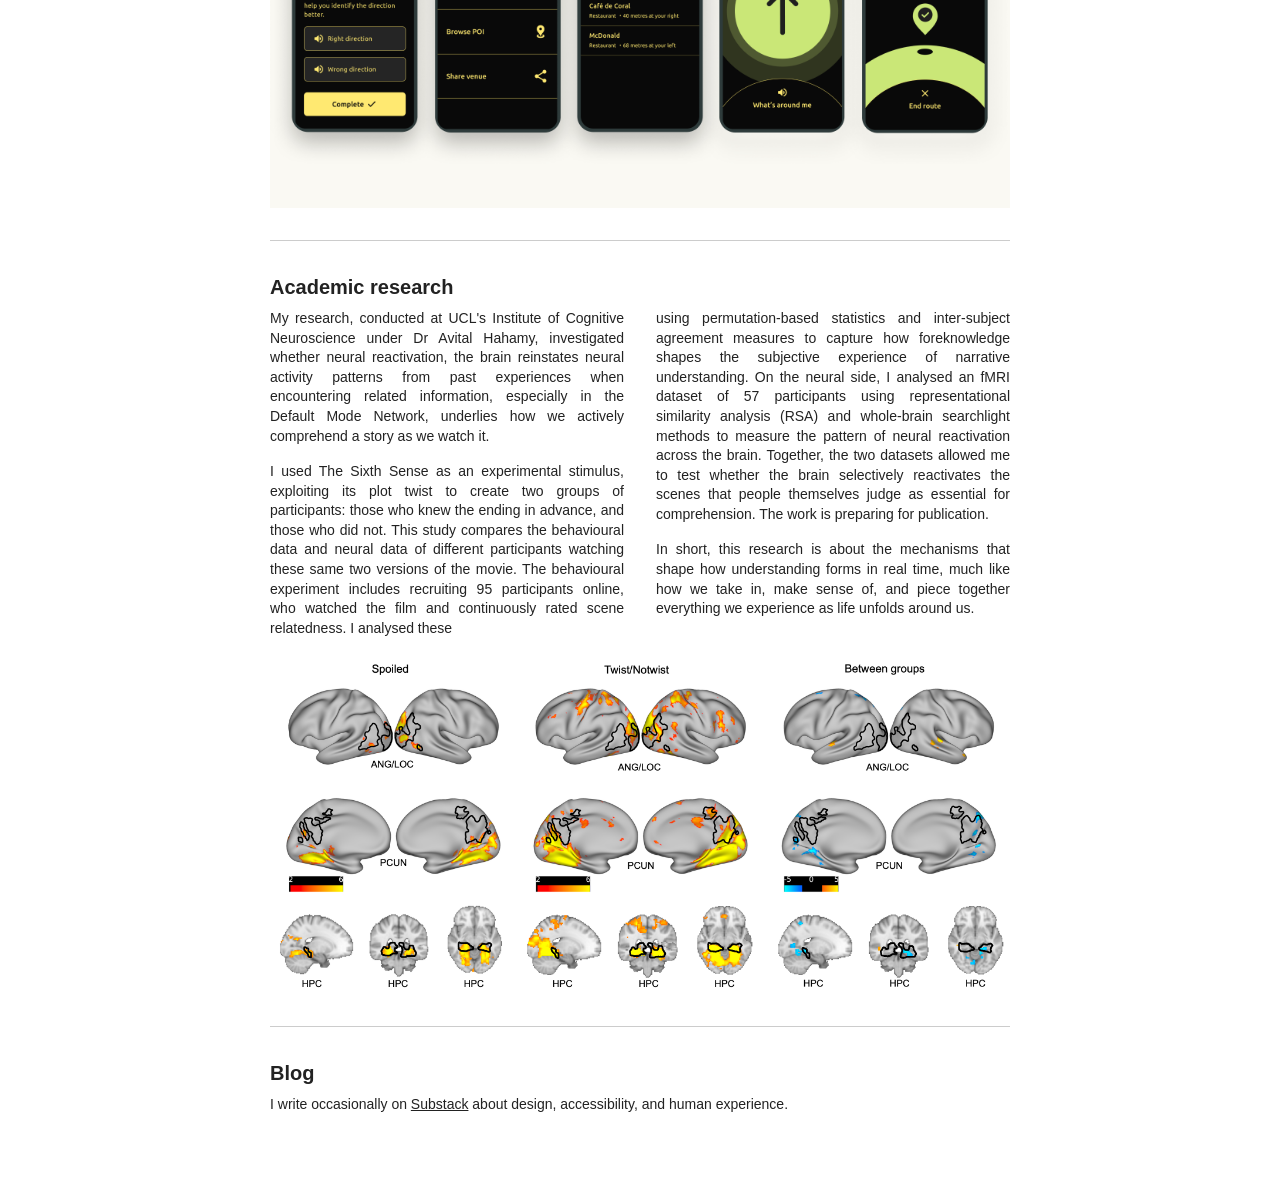
==== commit f9d035d8: "Change 'writing a thesis' to 'writing a paper' in About me Co-Authored-By: Claude Sonnet 4.6 <norepl" ====
--- a/draft.html
+++ b/draft.html
@@ -158,7 +158,7 @@
           <p>
             Then I made a deliberate choice to go deeper in research. I completed
             my MSc in Cognitive and Decision Science at UCL in 2024 with
-            Distinction, on the Dean's List, writing a thesis on how the brain
+            Distinction, on the Dean's List, writing a paper on how the brain
             makes sense of continuous experience (preparing for publication).
             I also won the UCL AI Foundry, supported by Google, The Economist,
             and Entrepreneurs First, co-building a speech recognition system for
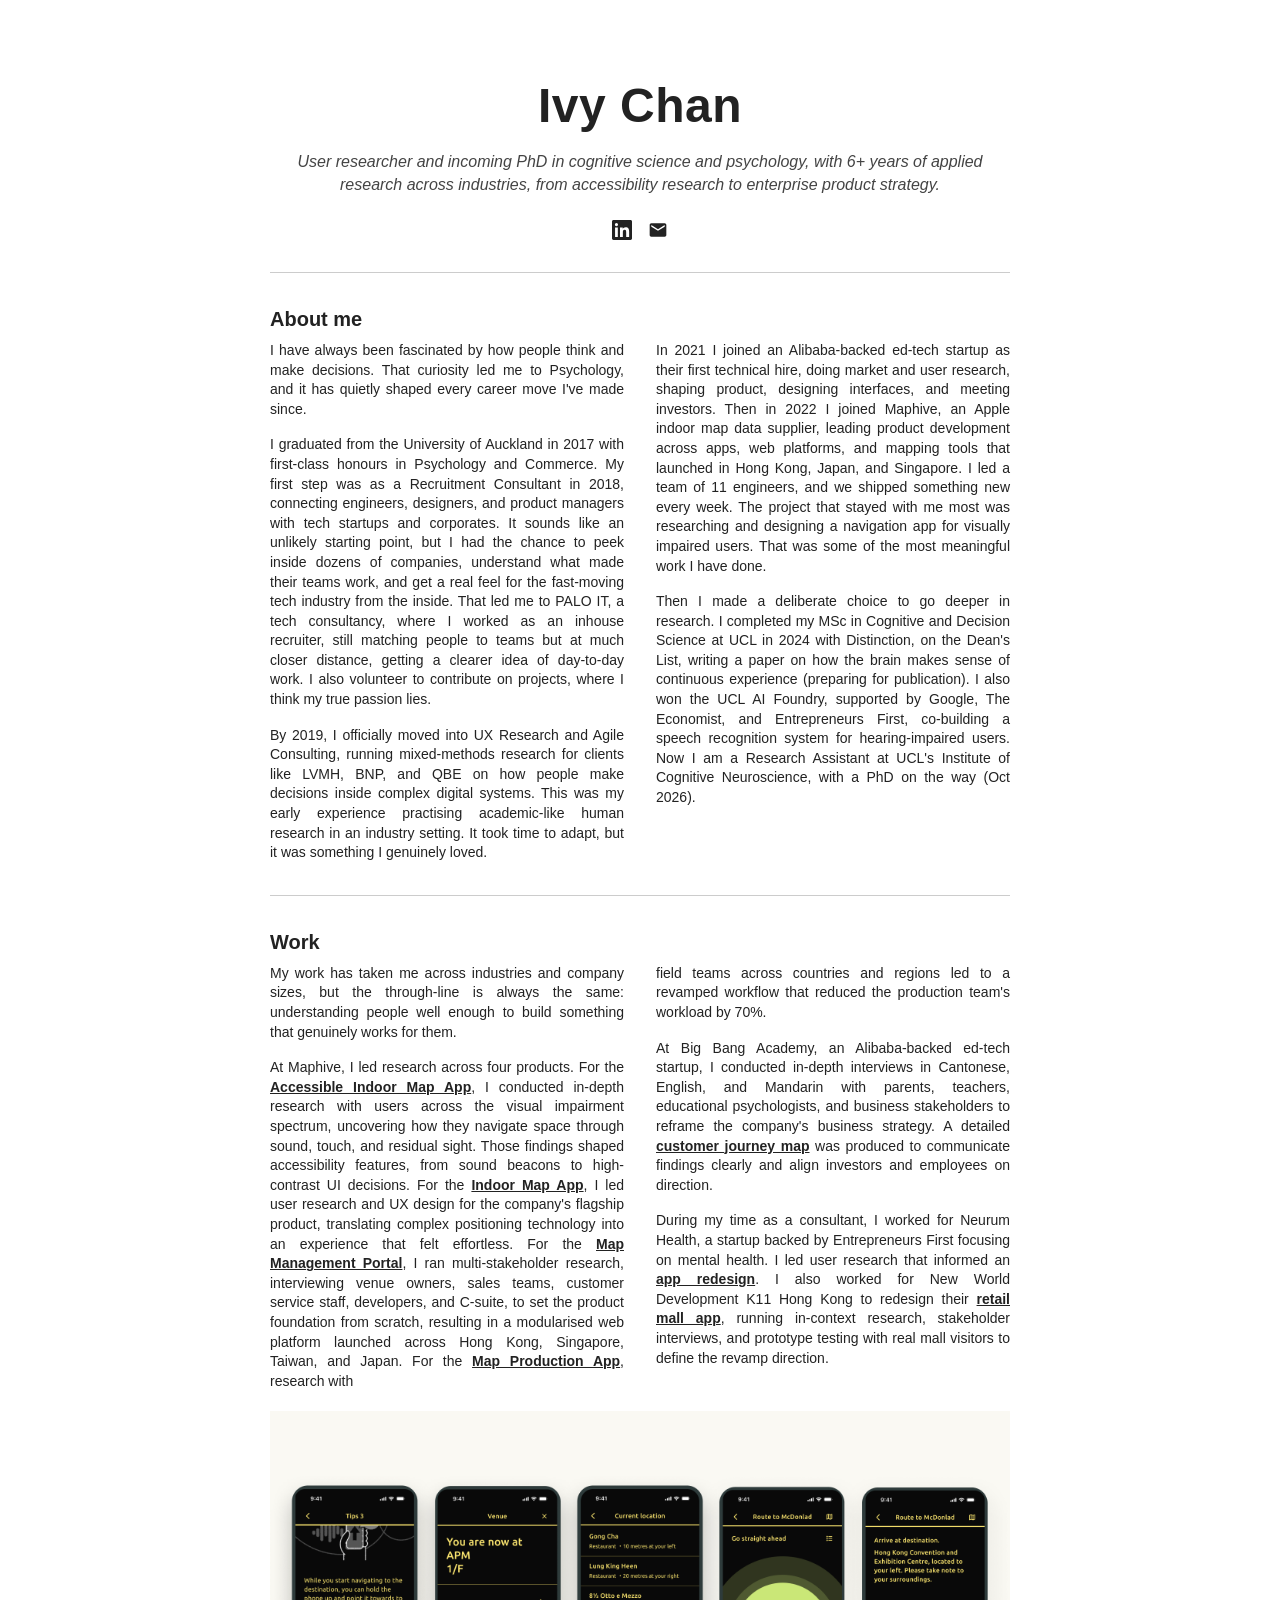
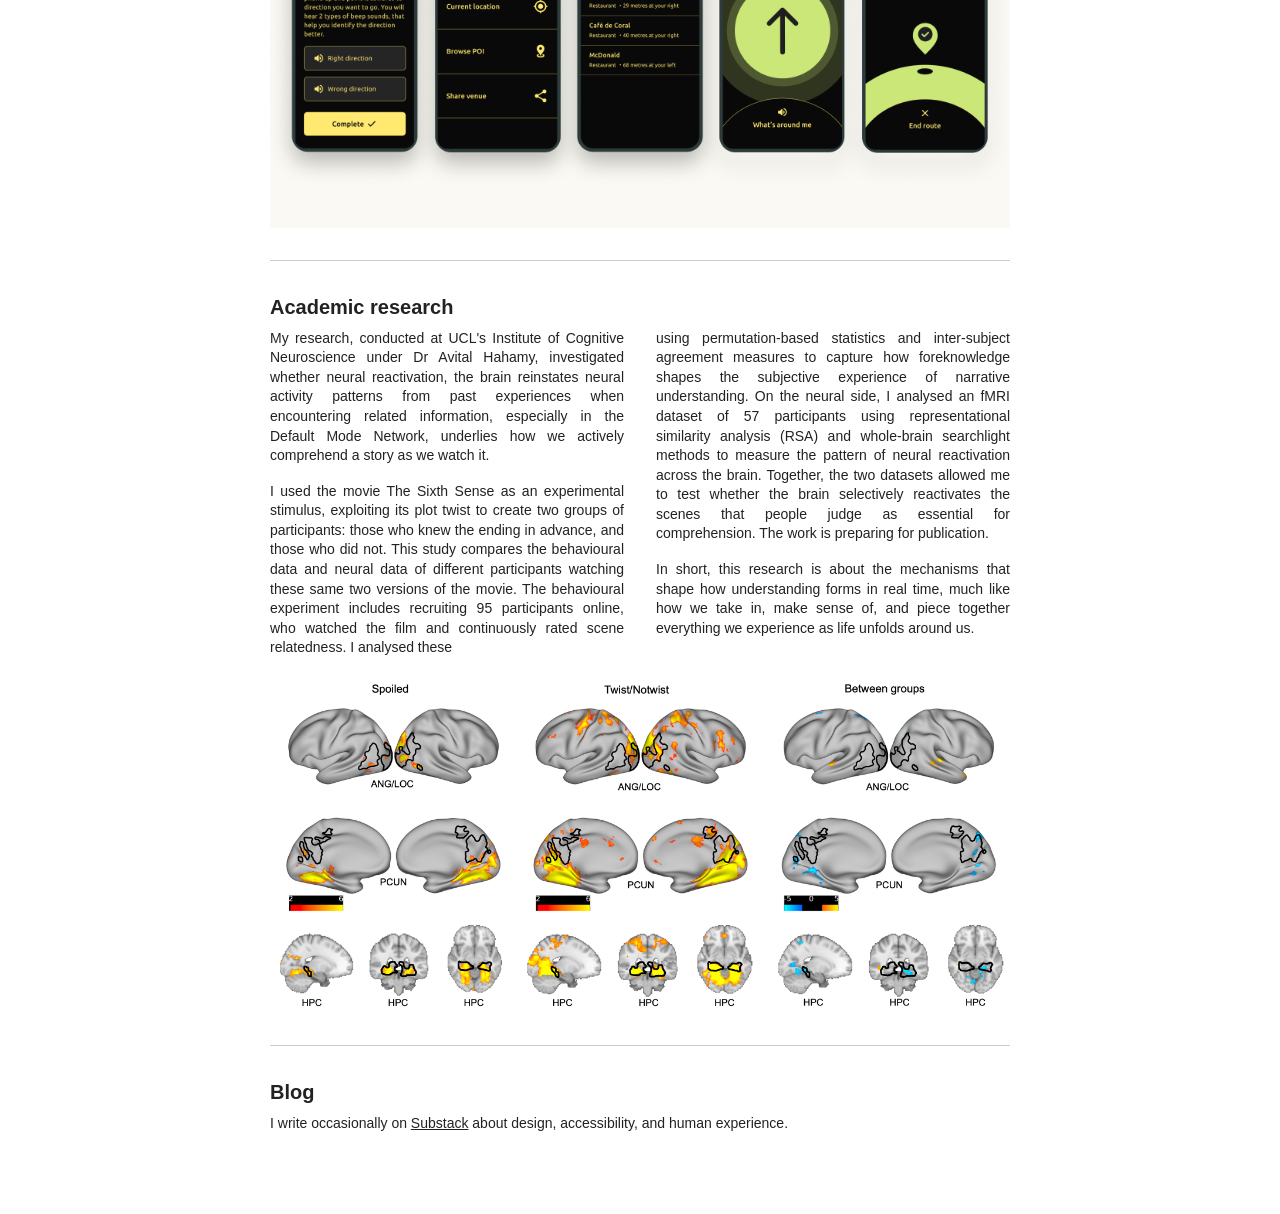
==== commit 22134eb1: "Refine text for clarity and detail in draft.html Updated wording for clarity and precision in severa" ====
--- a/draft.html
+++ b/draft.html
@@ -129,15 +129,15 @@
             starting point, but I had the chance to peek inside dozens of
             companies, understand what made their teams work, and get a real feel
             for the fast-moving tech industry from the inside. That led me to
-            PALO IT, a tech consultancy, where I was still matching people to
+            PALO IT, a tech consultancy, where I worked as an inhouse recruiter, still matching people to
             teams but at much closer distance, getting a clearer idea of
-            day-to-day work.
-          </p>
-          <p>
-            By 2019, people recognised my research background, and I moved into
+            day-to-day work. I also volunteer to contribute on projects, where I think my true passion lies.
+          </p>
+          <p>
+            By 2019, I officially moved into
             UX Research and Agile Consulting, running mixed-methods research for
             clients like LVMH, BNP, and QBE on how people make decisions inside
-            complex digital systems. This was my first experience practising
+            complex digital systems. This was my early experience practising
             academic-like human research in an industry setting. It took time to
             adapt, but it was something I genuinely loved.
           </p>
@@ -163,7 +163,7 @@
             I also won the UCL AI Foundry, supported by Google, The Economist,
             and Entrepreneurs First, co-building a speech recognition system for
             hearing-impaired users. Now I am a Research Assistant at UCL's
-            Institute of Cognitive Neuroscience, with a PhD on the way.
+            Institute of Cognitive Neuroscience, with a PhD on the way (Oct 2026).
           </p>
         </div>
       </div>
@@ -234,7 +234,7 @@
             Network, underlies how we actively comprehend a story as we watch it.
           </p>
           <p>
-            I used The Sixth Sense as an experimental stimulus, exploiting its
+            I used the movie The Sixth Sense as an experimental stimulus, exploiting its
             plot twist to create two groups of participants: those who knew the
             ending in advance, and those who did not. This study compares the
             behavioural data and neural data of different participants watching
@@ -252,7 +252,7 @@
             analysis (RSA) and whole-brain searchlight methods to measure the
             pattern of neural reactivation across the brain. Together, the two
             datasets allowed me to test whether the brain selectively reactivates
-            the scenes that people themselves judge as essential for comprehension.
+            the scenes that people judge as essential for comprehension.
             The work is preparing for publication.
           </p>
           <p>
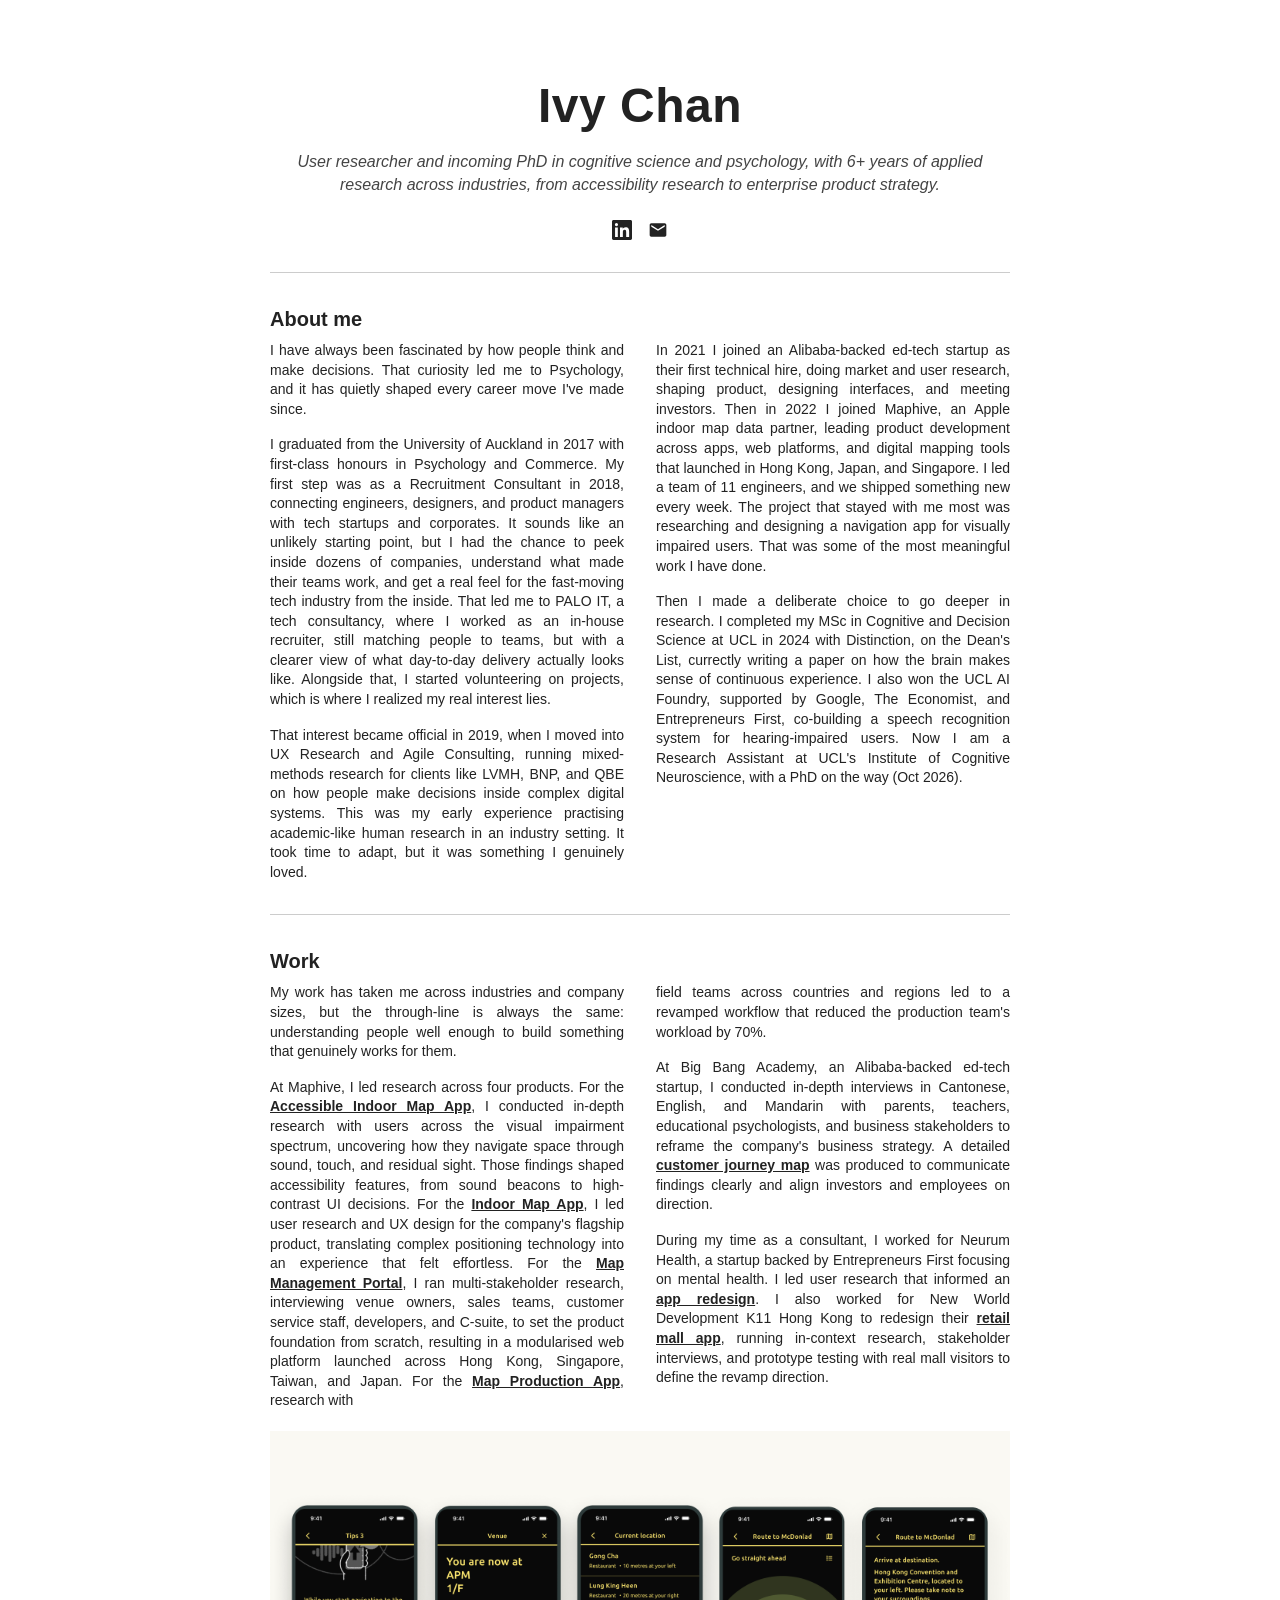
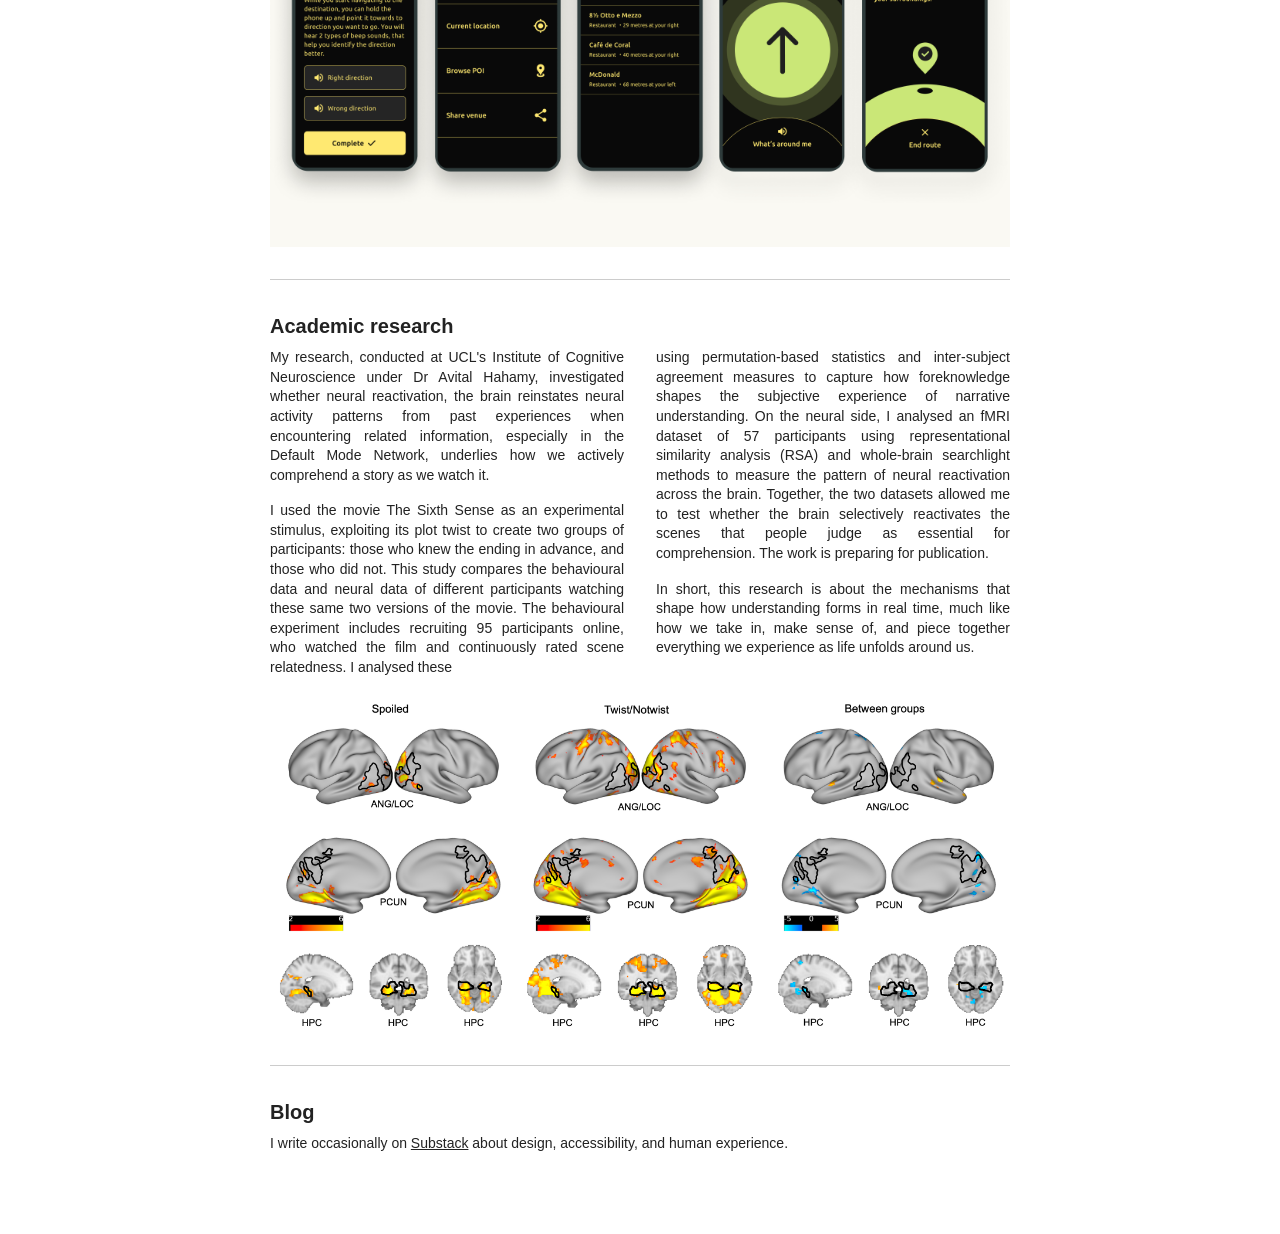
==== commit 55a94258: "Edit draft.html for clarity and grammatical accuracy Revised text for clarity and improved flow in t" ====
--- a/draft.html
+++ b/draft.html
@@ -128,14 +128,10 @@
             managers with tech startups and corporates. It sounds like an unlikely
             starting point, but I had the chance to peek inside dozens of
             companies, understand what made their teams work, and get a real feel
-            for the fast-moving tech industry from the inside. That led me to
-            PALO IT, a tech consultancy, where I worked as an inhouse recruiter, still matching people to
-            teams but at much closer distance, getting a clearer idea of
-            day-to-day work. I also volunteer to contribute on projects, where I think my true passion lies.
-          </p>
-          <p>
-            By 2019, I officially moved into
-            UX Research and Agile Consulting, running mixed-methods research for
+            for the fast-moving tech industry from the inside. That led me to PALO IT, a tech consultancy, where I worked as an in-house recruiter, still matching people to teams, but with a clearer view of what day-to-day delivery actually looks like. Alongside that, I started volunteering on projects, which is where I realized my real interest lies.
+          </p>
+          <p>
+            That interest became official in 2019, when I moved into UX Research and Agile Consulting, running mixed-methods research for
             clients like LVMH, BNP, and QBE on how people make decisions inside
             complex digital systems. This was my early experience practising
             academic-like human research in an industry setting. It took time to
@@ -147,8 +143,8 @@
             In 2021 I joined an Alibaba-backed ed-tech startup as their first
             technical hire, doing market and user research, shaping product,
             designing interfaces, and meeting investors. Then in 2022 I joined
-            Maphive, an Apple indoor map data supplier, leading product
-            development across apps, web platforms, and mapping tools that
+            Maphive, an Apple indoor map data partner, leading product
+            development across apps, web platforms, and digital mapping tools that
             launched in Hong Kong, Japan, and Singapore. I led a team of 11
             engineers, and we shipped something new every week. The project that
             stayed with me most was researching and designing a navigation app for
@@ -158,8 +154,8 @@
           <p>
             Then I made a deliberate choice to go deeper in research. I completed
             my MSc in Cognitive and Decision Science at UCL in 2024 with
-            Distinction, on the Dean's List, writing a paper on how the brain
-            makes sense of continuous experience (preparing for publication).
+            Distinction, on the Dean's List, currectly writing a paper on how the brain
+            makes sense of continuous experience.
             I also won the UCL AI Foundry, supported by Google, The Economist,
             and Entrepreneurs First, co-building a speech recognition system for
             hearing-impaired users. Now I am a Research Assistant at UCL's
